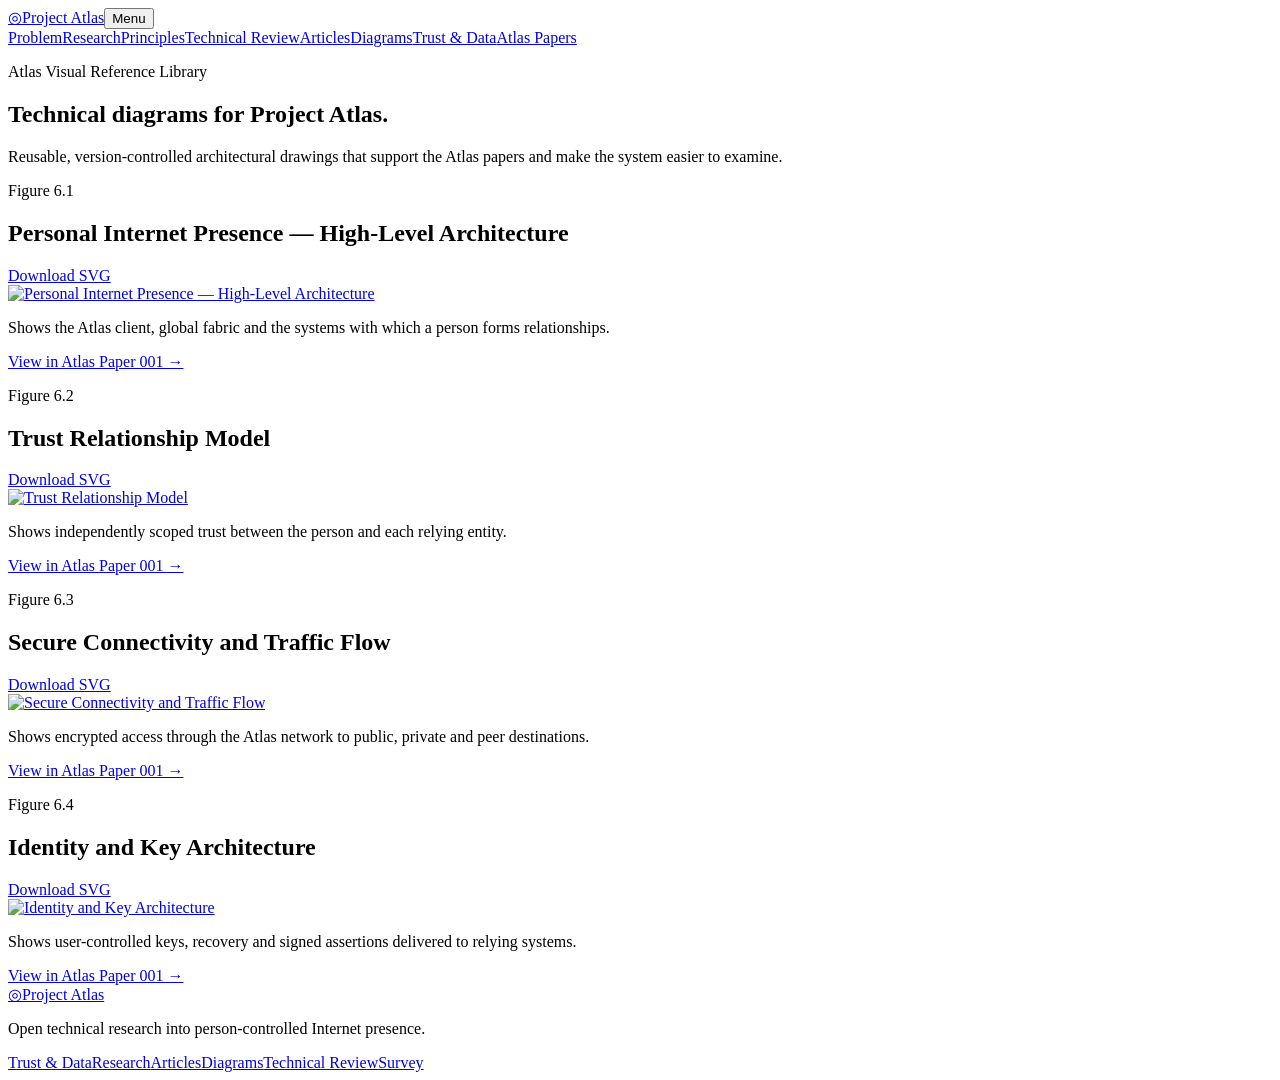
==== index.html @ 85b2efb1 "Initial public site: Project Atlas research + trust disclosure" ====
<!doctype html><html lang="en"><head><meta charset="utf-8"><meta name="viewport" content="width=device-width,initial-scale=1"><meta name="description" content="Project Atlas technical architecture and research diagrams."><title>Atlas Diagrams — Project Atlas</title><link rel="stylesheet" href="../style.css"></head><body><header class="site-header"><div class="container nav-wrap"><a class="brand" href="../"><span class="brand-mark">◎</span><span>Project Atlas</span></a><button class="menu-toggle" aria-expanded="false" aria-controls="site-nav">Menu</button><nav id="site-nav" class="site-nav"><a href="../#problem">Problem</a><a href="../#research">Research</a><a href="../#principles">Principles</a><a href="../#review">Technical Review</a><a href="../articles/">Articles</a><a href="../diagrams/">Diagrams</a><a href="../trust.html">Trust &amp; Data</a><a class="nav-button" href="../research/">Atlas Papers</a></nav></div></header><main><section class="article-hero"><div class="article-shell"><p class="eyebrow">Atlas Visual Reference Library</p><h1 class="article-title">Technical diagrams for Project Atlas.</h1><p class="article-deck">Reusable, version-controlled architectural drawings that support the Atlas papers and make the system easier to examine.</p></div></section><section class="diagram-library"><div class="container diagram-grid"><article class="diagram-card"><div class="diagram-card-head"><div><p class="paper-number">Figure 6.1</p><h2>Personal Internet Presence — High-Level Architecture</h2></div><a class="button button-secondary" href="../assets/diagrams/atlas-high-level-architecture.svg" download>Download SVG</a></div><a class="diagram-preview" href="../assets/diagrams/atlas-high-level-architecture.svg" target="_blank" rel="noopener"><img src="../assets/diagrams/atlas-high-level-architecture.svg" alt="Personal Internet Presence — High-Level Architecture"></a><p>Shows the Atlas client, global fabric and the systems with which a person forms relationships.</p><a class="card-link" href="../research/papers/atlas-paper-001.html#technical-drawings">View in Atlas Paper 001 →</a></article>
<article class="diagram-card"><div class="diagram-card-head"><div><p class="paper-number">Figure 6.2</p><h2>Trust Relationship Model</h2></div><a class="button button-secondary" href="../assets/diagrams/trust-relationship-model.svg" download>Download SVG</a></div><a class="diagram-preview" href="../assets/diagrams/trust-relationship-model.svg" target="_blank" rel="noopener"><img src="../assets/diagrams/trust-relationship-model.svg" alt="Trust Relationship Model"></a><p>Shows independently scoped trust between the person and each relying entity.</p><a class="card-link" href="../research/papers/atlas-paper-001.html#technical-drawings">View in Atlas Paper 001 →</a></article>
<article class="diagram-card"><div class="diagram-card-head"><div><p class="paper-number">Figure 6.3</p><h2>Secure Connectivity and Traffic Flow</h2></div><a class="button button-secondary" href="../assets/diagrams/secure-connectivity-traffic-flow.svg" download>Download SVG</a></div><a class="diagram-preview" href="../assets/diagrams/secure-connectivity-traffic-flow.svg" target="_blank" rel="noopener"><img src="../assets/diagrams/secure-connectivity-traffic-flow.svg" alt="Secure Connectivity and Traffic Flow"></a><p>Shows encrypted access through the Atlas network to public, private and peer destinations.</p><a class="card-link" href="../research/papers/atlas-paper-001.html#technical-drawings">View in Atlas Paper 001 →</a></article>
<article class="diagram-card"><div class="diagram-card-head"><div><p class="paper-number">Figure 6.4</p><h2>Identity and Key Architecture</h2></div><a class="button button-secondary" href="../assets/diagrams/identity-key-architecture.svg" download>Download SVG</a></div><a class="diagram-preview" href="../assets/diagrams/identity-key-architecture.svg" target="_blank" rel="noopener"><img src="../assets/diagrams/identity-key-architecture.svg" alt="Identity and Key Architecture"></a><p>Shows user-controlled keys, recovery and signed assertions delivered to relying systems.</p><a class="card-link" href="../research/papers/atlas-paper-001.html#technical-drawings">View in Atlas Paper 001 →</a></article></div></section></main><footer class="site-footer"><div class="container footer-grid"><div><a class="brand footer-brand" href="../"><span class="brand-mark">◎</span><span>Project Atlas</span></a><p>Open technical research into person-controlled Internet presence.</p></div><div class="footer-links"><a href="../trust.html">Trust &amp; Data</a><a href="../research/">Research</a><a href="../articles/">Articles</a><a href="../diagrams/">Diagrams</a><a href="../review.html">Technical Review</a><a href="../survey-setup.html">Survey</a></div></div></footer><script src="../assets/js/site.js"></script></body></html>
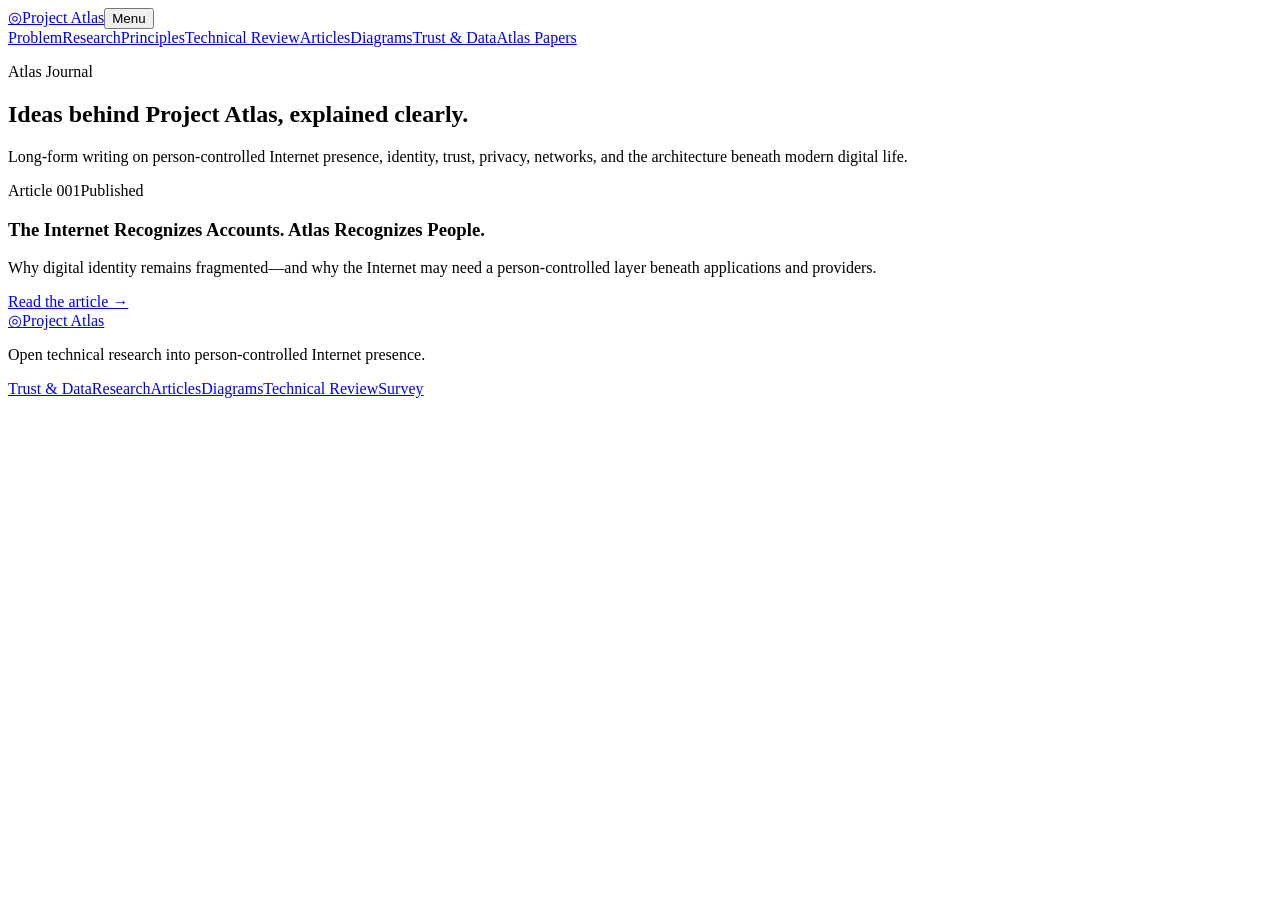
==== commit 8c2a802e: "Initial public site: Project Atlas research + trust disclosure" ====
--- a/index.html
+++ b/index.html
@@ -1,4 +1 @@
-<!doctype html><html lang="en"><head><meta charset="utf-8"><meta name="viewport" content="width=device-width,initial-scale=1"><meta name="description" content="Project Atlas technical architecture and research diagrams."><title>Atlas Diagrams — Project Atlas</title><link rel="stylesheet" href="../style.css"></head><body><header class="site-header"><div class="container nav-wrap"><a class="brand" href="../"><span class="brand-mark">◎</span><span>Project Atlas</span></a><button class="menu-toggle" aria-expanded="false" aria-controls="site-nav">Menu</button><nav id="site-nav" class="site-nav"><a href="../#problem">Problem</a><a href="../#research">Research</a><a href="../#principles">Principles</a><a href="../#review">Technical Review</a><a href="../articles/">Articles</a><a href="../diagrams/">Diagrams</a><a href="../trust.html">Trust &amp; Data</a><a class="nav-button" href="../research/">Atlas Papers</a></nav></div></header><main><section class="article-hero"><div class="article-shell"><p class="eyebrow">Atlas Visual Reference Library</p><h1 class="article-title">Technical diagrams for Project Atlas.</h1><p class="article-deck">Reusable, version-controlled architectural drawings that support the Atlas papers and make the system easier to examine.</p></div></section><section class="diagram-library"><div class="container diagram-grid"><article class="diagram-card"><div class="diagram-card-head"><div><p class="paper-number">Figure 6.1</p><h2>Personal Internet Presence — High-Level Architecture</h2></div><a class="button button-secondary" href="../assets/diagrams/atlas-high-level-architecture.svg" download>Download SVG</a></div><a class="diagram-preview" href="../assets/diagrams/atlas-high-level-architecture.svg" target="_blank" rel="noopener"><img src="../assets/diagrams/atlas-high-level-architecture.svg" alt="Personal Internet Presence — High-Level Architecture"></a><p>Shows the Atlas client, global fabric and the systems with which a person forms relationships.</p><a class="card-link" href="../research/papers/atlas-paper-001.html#technical-drawings">View in Atlas Paper 001 →</a></article>
-<article class="diagram-card"><div class="diagram-card-head"><div><p class="paper-number">Figure 6.2</p><h2>Trust Relationship Model</h2></div><a class="button button-secondary" href="../assets/diagrams/trust-relationship-model.svg" download>Download SVG</a></div><a class="diagram-preview" href="../assets/diagrams/trust-relationship-model.svg" target="_blank" rel="noopener"><img src="../assets/diagrams/trust-relationship-model.svg" alt="Trust Relationship Model"></a><p>Shows independently scoped trust between the person and each relying entity.</p><a class="card-link" href="../research/papers/atlas-paper-001.html#technical-drawings">View in Atlas Paper 001 →</a></article>
-<article class="diagram-card"><div class="diagram-card-head"><div><p class="paper-number">Figure 6.3</p><h2>Secure Connectivity and Traffic Flow</h2></div><a class="button button-secondary" href="../assets/diagrams/secure-connectivity-traffic-flow.svg" download>Download SVG</a></div><a class="diagram-preview" href="../assets/diagrams/secure-connectivity-traffic-flow.svg" target="_blank" rel="noopener"><img src="../assets/diagrams/secure-connectivity-traffic-flow.svg" alt="Secure Connectivity and Traffic Flow"></a><p>Shows encrypted access through the Atlas network to public, private and peer destinations.</p><a class="card-link" href="../research/papers/atlas-paper-001.html#technical-drawings">View in Atlas Paper 001 →</a></article>
-<article class="diagram-card"><div class="diagram-card-head"><div><p class="paper-number">Figure 6.4</p><h2>Identity and Key Architecture</h2></div><a class="button button-secondary" href="../assets/diagrams/identity-key-architecture.svg" download>Download SVG</a></div><a class="diagram-preview" href="../assets/diagrams/identity-key-architecture.svg" target="_blank" rel="noopener"><img src="../assets/diagrams/identity-key-architecture.svg" alt="Identity and Key Architecture"></a><p>Shows user-controlled keys, recovery and signed assertions delivered to relying systems.</p><a class="card-link" href="../research/papers/atlas-paper-001.html#technical-drawings">View in Atlas Paper 001 →</a></article></div></section></main><footer class="site-footer"><div class="container footer-grid"><div><a class="brand footer-brand" href="../"><span class="brand-mark">◎</span><span>Project Atlas</span></a><p>Open technical research into person-controlled Internet presence.</p></div><div class="footer-links"><a href="../trust.html">Trust &amp; Data</a><a href="../research/">Research</a><a href="../articles/">Articles</a><a href="../diagrams/">Diagrams</a><a href="../review.html">Technical Review</a><a href="../survey-setup.html">Survey</a></div></div></footer><script src="../assets/js/site.js"></script></body></html>
+<!doctype html><html lang="en"><head><meta charset="utf-8"><meta name="viewport" content="width=device-width,initial-scale=1"><meta name="description" content="Articles from the Project Atlas open research initiative."><title>Atlas Journal — Project Atlas</title><link rel="stylesheet" href="../style.css"></head><body><header class="site-header"><div class="container nav-wrap"><a class="brand" href="../"><span class="brand-mark">◎</span><span>Project Atlas</span></a><button class="menu-toggle" aria-expanded="false" aria-controls="site-nav">Menu</button><nav id="site-nav" class="site-nav"><a href="../#problem">Problem</a><a href="../#research">Research</a><a href="../#principles">Principles</a><a href="../#review">Technical Review</a><a href="../articles/">Articles</a><a href="../diagrams/">Diagrams</a><a href="../trust.html">Trust &amp; Data</a><a class="nav-button" href="../research/">Atlas Papers</a></nav></div></header><main><section class="article-hero"><div class="article-shell"><p class="eyebrow">Atlas Journal</p><h1 class="article-title">Ideas behind Project Atlas, explained clearly.</h1><p class="article-deck">Long-form writing on person-controlled Internet presence, identity, trust, privacy, networks, and the architecture beneath modern digital life.</p></div></section><section class="article-body"><div class="article-shell"><div class="article-list"><article class="publication featured"><div class="status-row"><span class="paper-number">Article 001</span><span class="status published">Published</span></div><h3>The Internet Recognizes Accounts. Atlas Recognizes People.</h3><p>Why digital identity remains fragmented—and why the Internet may need a person-controlled layer beneath applications and providers.</p><a class="card-link" href="the-internet-recognizes-accounts.html">Read the article →</a></article></div></div></section></main><footer class="site-footer"><div class="container footer-grid"><div><a class="brand footer-brand" href="../"><span class="brand-mark">◎</span><span>Project Atlas</span></a><p>Open technical research into person-controlled Internet presence.</p></div><div class="footer-links"><a href="../trust.html">Trust &amp; Data</a><a href="../research/">Research</a><a href="../articles/">Articles</a><a href="../diagrams/">Diagrams</a><a href="../review.html">Technical Review</a><a href="../survey-setup.html">Survey</a></div></div></footer><script src="../assets/js/site.js"></script></body></html>
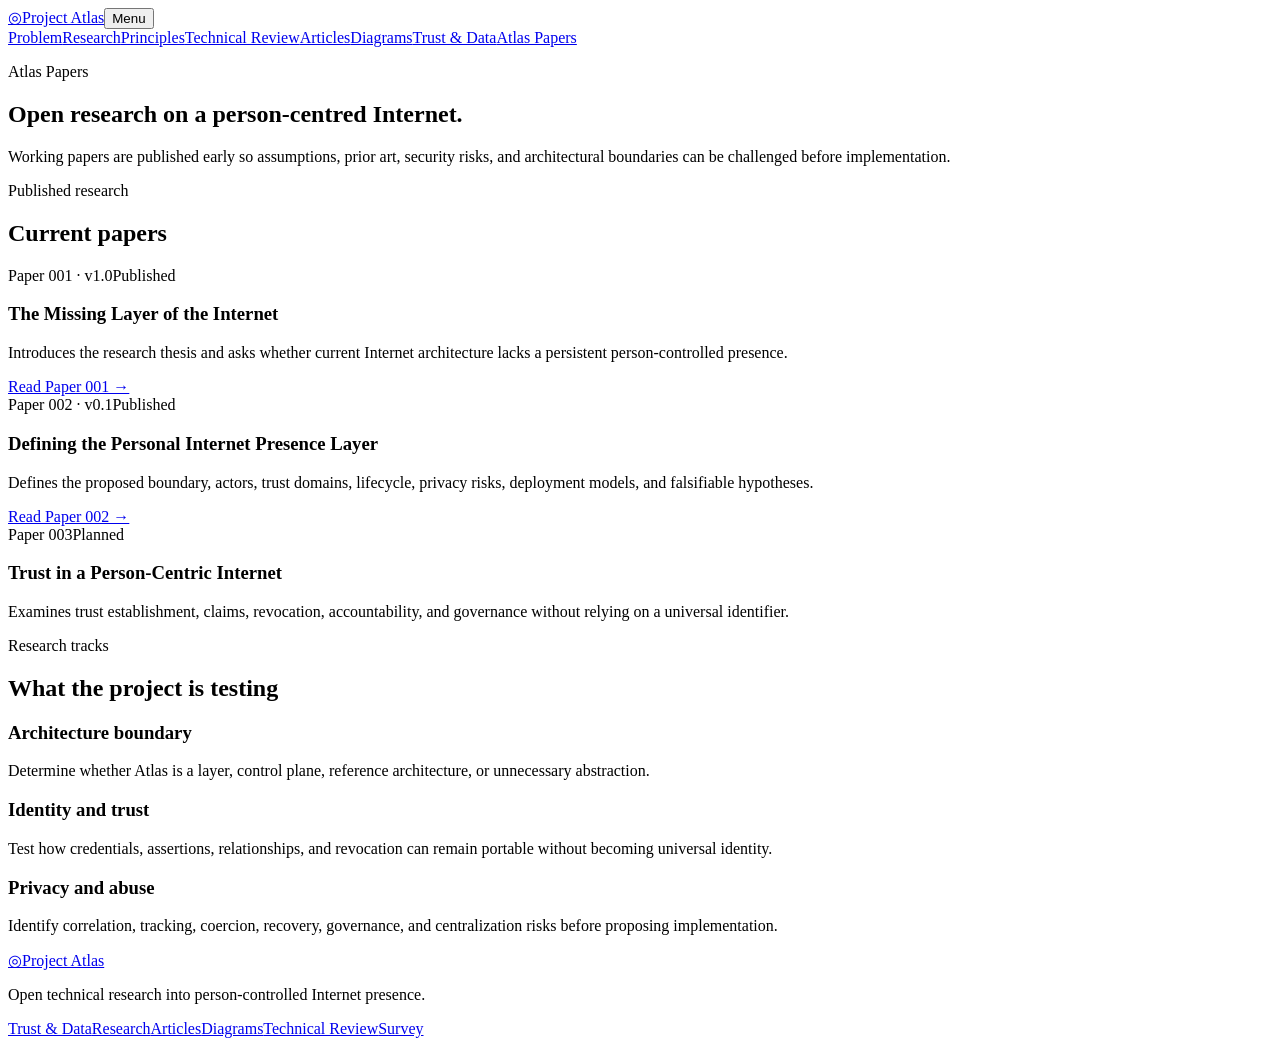
==== commit 349740ef: "Initial public site: Project Atlas research + trust disclosure" ====
--- a/index.html
+++ b/index.html
@@ -1 +1,8 @@
-<!doctype html><html lang="en"><head><meta charset="utf-8"><meta name="viewport" content="width=device-width,initial-scale=1"><meta name="description" content="Articles from the Project Atlas open research initiative."><title>Atlas Journal — Project Atlas</title><link rel="stylesheet" href="../style.css"></head><body><header class="site-header"><div class="container nav-wrap"><a class="brand" href="../"><span class="brand-mark">◎</span><span>Project Atlas</span></a><button class="menu-toggle" aria-expanded="false" aria-controls="site-nav">Menu</button><nav id="site-nav" class="site-nav"><a href="../#problem">Problem</a><a href="../#research">Research</a><a href="../#principles">Principles</a><a href="../#review">Technical Review</a><a href="../articles/">Articles</a><a href="../diagrams/">Diagrams</a><a href="../trust.html">Trust &amp; Data</a><a class="nav-button" href="../research/">Atlas Papers</a></nav></div></header><main><section class="article-hero"><div class="article-shell"><p class="eyebrow">Atlas Journal</p><h1 class="article-title">Ideas behind Project Atlas, explained clearly.</h1><p class="article-deck">Long-form writing on person-controlled Internet presence, identity, trust, privacy, networks, and the architecture beneath modern digital life.</p></div></section><section class="article-body"><div class="article-shell"><div class="article-list"><article class="publication featured"><div class="status-row"><span class="paper-number">Article 001</span><span class="status published">Published</span></div><h3>The Internet Recognizes Accounts. Atlas Recognizes People.</h3><p>Why digital identity remains fragmented—and why the Internet may need a person-controlled layer beneath applications and providers.</p><a class="card-link" href="the-internet-recognizes-accounts.html">Read the article →</a></article></div></div></section></main><footer class="site-footer"><div class="container footer-grid"><div><a class="brand footer-brand" href="../"><span class="brand-mark">◎</span><span>Project Atlas</span></a><p>Open technical research into person-controlled Internet presence.</p></div><div class="footer-links"><a href="../trust.html">Trust &amp; Data</a><a href="../research/">Research</a><a href="../articles/">Articles</a><a href="../diagrams/">Diagrams</a><a href="../review.html">Technical Review</a><a href="../survey-setup.html">Survey</a></div></div></footer><script src="../assets/js/site.js"></script></body></html>
+<!doctype html><html lang="en"><head><meta charset="utf-8"><meta name="viewport" content="width=device-width,initial-scale=1"><meta name="description" content="Atlas Papers and open research for Project Atlas."><title>Atlas Papers — Project Atlas</title><link rel="stylesheet" href="../style.css"></head><body>
+<header class="site-header"><div class="container nav-wrap"><a class="brand" href="../"><span class="brand-mark">◎</span><span>Project Atlas</span></a><button class="menu-toggle" aria-expanded="false" aria-controls="site-nav">Menu</button><nav id="site-nav" class="site-nav"><a href="../#problem">Problem</a><a href="../#research">Research</a><a href="../#principles">Principles</a><a href="../#review">Technical Review</a><a href="../articles/">Articles</a><a href="../diagrams/">Diagrams</a><a href="../trust.html">Trust &amp; Data</a><a class="nav-button" href="../research/">Atlas Papers</a></nav></div></header>
+<main>
+<section class="article-hero"><div class="article-shell"><p class="eyebrow">Atlas Papers</p><h1 class="article-title">Open research on a person-centred Internet.</h1><p class="article-deck">Working papers are published early so assumptions, prior art, security risks, and architectural boundaries can be challenged before implementation.</p></div></section>
+<section class="section"><div class="container"><div class="section-heading"><div><p class="eyebrow">Published research</p><h2>Current papers</h2></div></div><div class="publication-grid"><article class="publication featured"><div class="status-row"><span class="paper-number">Paper 001 · v1.0</span><span class="status published">Published</span></div><h3>The Missing Layer of the Internet</h3><p>Introduces the research thesis and asks whether current Internet architecture lacks a persistent person-controlled presence.</p><a class="card-link" href="papers/atlas-paper-001.html">Read Paper 001 →</a></article><article class="publication"><div class="status-row"><span class="paper-number">Paper 002 · v0.1</span><span class="status published">Published</span></div><h3>Defining the Personal Internet Presence Layer</h3><p>Defines the proposed boundary, actors, trust domains, lifecycle, privacy risks, deployment models, and falsifiable hypotheses.</p><a class="card-link" href="papers/atlas-paper-002.html">Read Paper 002 →</a></article><article class="publication"><div class="status-row"><span class="paper-number">Paper 003</span><span class="status planned">Planned</span></div><h3>Trust in a Person-Centric Internet</h3><p>Examines trust establishment, claims, revocation, accountability, and governance without relying on a universal identifier.</p></article></div></div></section>
+<section class="section section-white"><div class="container"><p class="eyebrow">Research tracks</p><h2>What the project is testing</h2><div class="publication-grid"><article class="publication"><h3>Architecture boundary</h3><p>Determine whether Atlas is a layer, control plane, reference architecture, or unnecessary abstraction.</p></article><article class="publication"><h3>Identity and trust</h3><p>Test how credentials, assertions, relationships, and revocation can remain portable without becoming universal identity.</p></article><article class="publication"><h3>Privacy and abuse</h3><p>Identify correlation, tracking, coercion, recovery, governance, and centralization risks before proposing implementation.</p></article></div></div></section>
+</main>
+<footer class="site-footer"><div class="container footer-grid"><div><a class="brand footer-brand" href="../"><span class="brand-mark">◎</span><span>Project Atlas</span></a><p>Open technical research into person-controlled Internet presence.</p></div><div class="footer-links"><a href="../trust.html">Trust &amp; Data</a><a href="../research/">Research</a><a href="../articles/">Articles</a><a href="../diagrams/">Diagrams</a><a href="../review.html">Technical Review</a><a href="../survey-setup.html">Survey</a></div></div></footer><script src="../assets/js/site.js"></script></body></html>
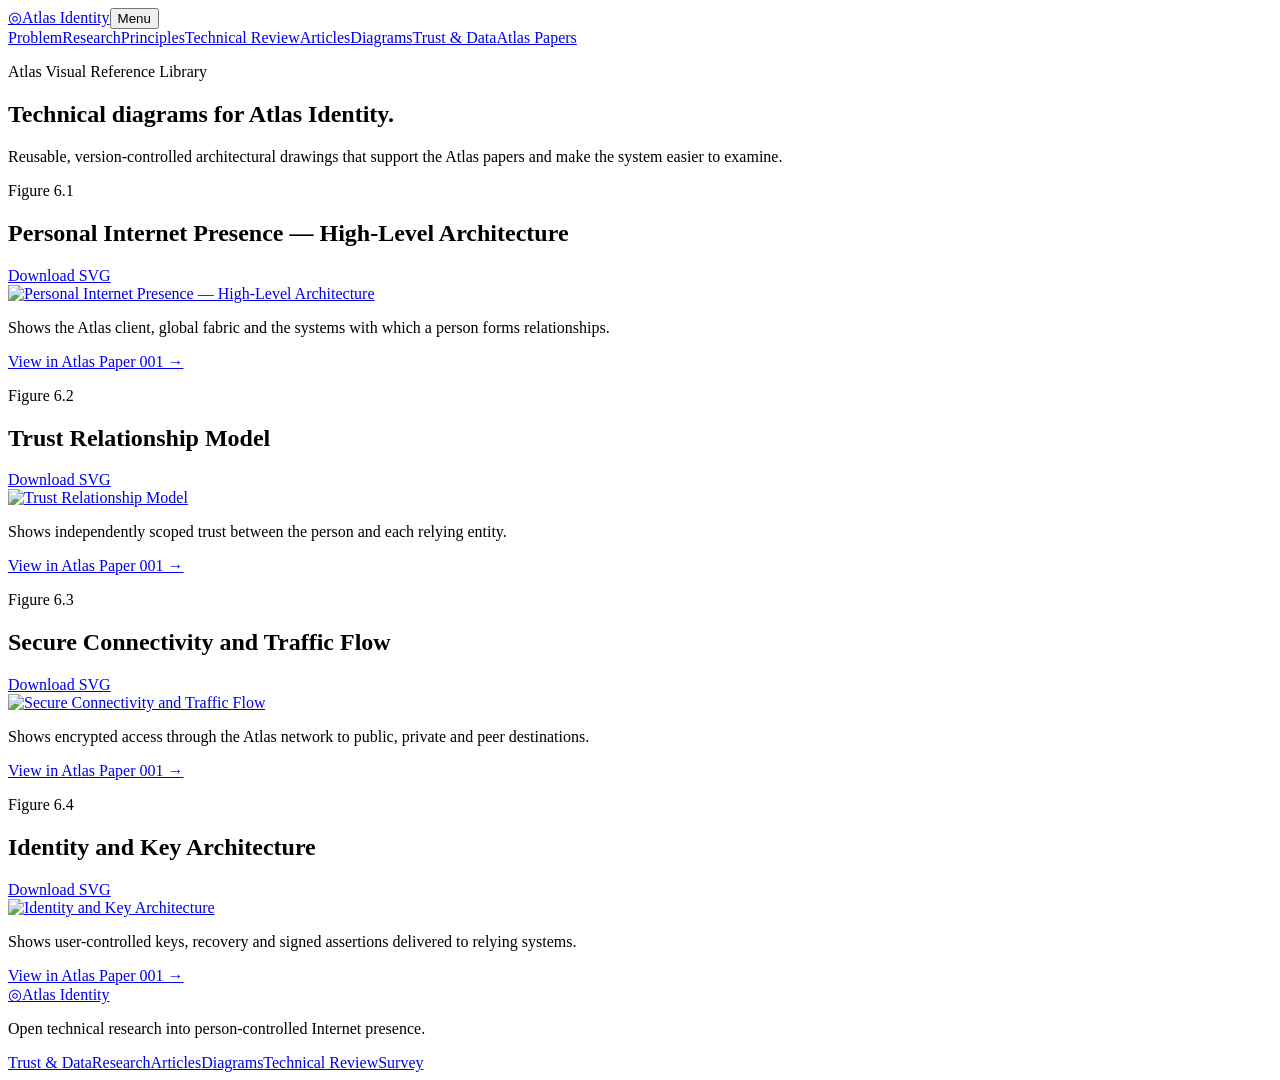
==== commit 5fbe8624: "Rebrand to Atlas Identity; link homepage to trust/data disclosure" ====
--- a/index.html
+++ b/index.html
@@ -1,8 +1,4 @@
-<!doctype html><html lang="en"><head><meta charset="utf-8"><meta name="viewport" content="width=device-width,initial-scale=1"><meta name="description" content="Atlas Papers and open research for Project Atlas."><title>Atlas Papers — Project Atlas</title><link rel="stylesheet" href="../style.css"></head><body>
-<header class="site-header"><div class="container nav-wrap"><a class="brand" href="../"><span class="brand-mark">◎</span><span>Project Atlas</span></a><button class="menu-toggle" aria-expanded="false" aria-controls="site-nav">Menu</button><nav id="site-nav" class="site-nav"><a href="../#problem">Problem</a><a href="../#research">Research</a><a href="../#principles">Principles</a><a href="../#review">Technical Review</a><a href="../articles/">Articles</a><a href="../diagrams/">Diagrams</a><a href="../trust.html">Trust &amp; Data</a><a class="nav-button" href="../research/">Atlas Papers</a></nav></div></header>
-<main>
-<section class="article-hero"><div class="article-shell"><p class="eyebrow">Atlas Papers</p><h1 class="article-title">Open research on a person-centred Internet.</h1><p class="article-deck">Working papers are published early so assumptions, prior art, security risks, and architectural boundaries can be challenged before implementation.</p></div></section>
-<section class="section"><div class="container"><div class="section-heading"><div><p class="eyebrow">Published research</p><h2>Current papers</h2></div></div><div class="publication-grid"><article class="publication featured"><div class="status-row"><span class="paper-number">Paper 001 · v1.0</span><span class="status published">Published</span></div><h3>The Missing Layer of the Internet</h3><p>Introduces the research thesis and asks whether current Internet architecture lacks a persistent person-controlled presence.</p><a class="card-link" href="papers/atlas-paper-001.html">Read Paper 001 →</a></article><article class="publication"><div class="status-row"><span class="paper-number">Paper 002 · v0.1</span><span class="status published">Published</span></div><h3>Defining the Personal Internet Presence Layer</h3><p>Defines the proposed boundary, actors, trust domains, lifecycle, privacy risks, deployment models, and falsifiable hypotheses.</p><a class="card-link" href="papers/atlas-paper-002.html">Read Paper 002 →</a></article><article class="publication"><div class="status-row"><span class="paper-number">Paper 003</span><span class="status planned">Planned</span></div><h3>Trust in a Person-Centric Internet</h3><p>Examines trust establishment, claims, revocation, accountability, and governance without relying on a universal identifier.</p></article></div></div></section>
-<section class="section section-white"><div class="container"><p class="eyebrow">Research tracks</p><h2>What the project is testing</h2><div class="publication-grid"><article class="publication"><h3>Architecture boundary</h3><p>Determine whether Atlas is a layer, control plane, reference architecture, or unnecessary abstraction.</p></article><article class="publication"><h3>Identity and trust</h3><p>Test how credentials, assertions, relationships, and revocation can remain portable without becoming universal identity.</p></article><article class="publication"><h3>Privacy and abuse</h3><p>Identify correlation, tracking, coercion, recovery, governance, and centralization risks before proposing implementation.</p></article></div></div></section>
-</main>
-<footer class="site-footer"><div class="container footer-grid"><div><a class="brand footer-brand" href="../"><span class="brand-mark">◎</span><span>Project Atlas</span></a><p>Open technical research into person-controlled Internet presence.</p></div><div class="footer-links"><a href="../trust.html">Trust &amp; Data</a><a href="../research/">Research</a><a href="../articles/">Articles</a><a href="../diagrams/">Diagrams</a><a href="../review.html">Technical Review</a><a href="../survey-setup.html">Survey</a></div></div></footer><script src="../assets/js/site.js"></script></body></html>
+<!doctype html><html lang="en"><head><meta charset="utf-8"><meta name="viewport" content="width=device-width,initial-scale=1"><meta name="description" content="Atlas Identity technical architecture and research diagrams."><title>Atlas Diagrams — Atlas Identity</title><link rel="stylesheet" href="../style.css"></head><body><header class="site-header"><div class="container nav-wrap"><a class="brand" href="../"><span class="brand-mark">◎</span><span>Atlas Identity</span></a><button class="menu-toggle" aria-expanded="false" aria-controls="site-nav">Menu</button><nav id="site-nav" class="site-nav"><a href="../#problem">Problem</a><a href="../#research">Research</a><a href="../#principles">Principles</a><a href="../#review">Technical Review</a><a href="../articles/">Articles</a><a href="../diagrams/">Diagrams</a><a href="../trust.html">Trust &amp; Data</a><a class="nav-button" href="../research/">Atlas Papers</a></nav></div></header><main><section class="article-hero"><div class="article-shell"><p class="eyebrow">Atlas Visual Reference Library</p><h1 class="article-title">Technical diagrams for Atlas Identity.</h1><p class="article-deck">Reusable, version-controlled architectural drawings that support the Atlas papers and make the system easier to examine.</p></div></section><section class="diagram-library"><div class="container diagram-grid"><article class="diagram-card"><div class="diagram-card-head"><div><p class="paper-number">Figure 6.1</p><h2>Personal Internet Presence — High-Level Architecture</h2></div><a class="button button-secondary" href="../assets/diagrams/atlas-high-level-architecture.svg" download>Download SVG</a></div><a class="diagram-preview" href="../assets/diagrams/atlas-high-level-architecture.svg" target="_blank" rel="noopener"><img src="../assets/diagrams/atlas-high-level-architecture.svg" alt="Personal Internet Presence — High-Level Architecture"></a><p>Shows the Atlas client, global fabric and the systems with which a person forms relationships.</p><a class="card-link" href="../research/papers/atlas-paper-001.html#technical-drawings">View in Atlas Paper 001 →</a></article>
+<article class="diagram-card"><div class="diagram-card-head"><div><p class="paper-number">Figure 6.2</p><h2>Trust Relationship Model</h2></div><a class="button button-secondary" href="../assets/diagrams/trust-relationship-model.svg" download>Download SVG</a></div><a class="diagram-preview" href="../assets/diagrams/trust-relationship-model.svg" target="_blank" rel="noopener"><img src="../assets/diagrams/trust-relationship-model.svg" alt="Trust Relationship Model"></a><p>Shows independently scoped trust between the person and each relying entity.</p><a class="card-link" href="../research/papers/atlas-paper-001.html#technical-drawings">View in Atlas Paper 001 →</a></article>
+<article class="diagram-card"><div class="diagram-card-head"><div><p class="paper-number">Figure 6.3</p><h2>Secure Connectivity and Traffic Flow</h2></div><a class="button button-secondary" href="../assets/diagrams/secure-connectivity-traffic-flow.svg" download>Download SVG</a></div><a class="diagram-preview" href="../assets/diagrams/secure-connectivity-traffic-flow.svg" target="_blank" rel="noopener"><img src="../assets/diagrams/secure-connectivity-traffic-flow.svg" alt="Secure Connectivity and Traffic Flow"></a><p>Shows encrypted access through the Atlas network to public, private and peer destinations.</p><a class="card-link" href="../research/papers/atlas-paper-001.html#technical-drawings">View in Atlas Paper 001 →</a></article>
+<article class="diagram-card"><div class="diagram-card-head"><div><p class="paper-number">Figure 6.4</p><h2>Identity and Key Architecture</h2></div><a class="button button-secondary" href="../assets/diagrams/identity-key-architecture.svg" download>Download SVG</a></div><a class="diagram-preview" href="../assets/diagrams/identity-key-architecture.svg" target="_blank" rel="noopener"><img src="../assets/diagrams/identity-key-architecture.svg" alt="Identity and Key Architecture"></a><p>Shows user-controlled keys, recovery and signed assertions delivered to relying systems.</p><a class="card-link" href="../research/papers/atlas-paper-001.html#technical-drawings">View in Atlas Paper 001 →</a></article></div></section></main><footer class="site-footer"><div class="container footer-grid"><div><a class="brand footer-brand" href="../"><span class="brand-mark">◎</span><span>Atlas Identity</span></a><p>Open technical research into person-controlled Internet presence.</p></div><div class="footer-links"><a href="../trust.html">Trust &amp; Data</a><a href="../research/">Research</a><a href="../articles/">Articles</a><a href="../diagrams/">Diagrams</a><a href="../review.html">Technical Review</a><a href="../survey-setup.html">Survey</a></div></div></footer><script src="../assets/js/site.js"></script></body></html>
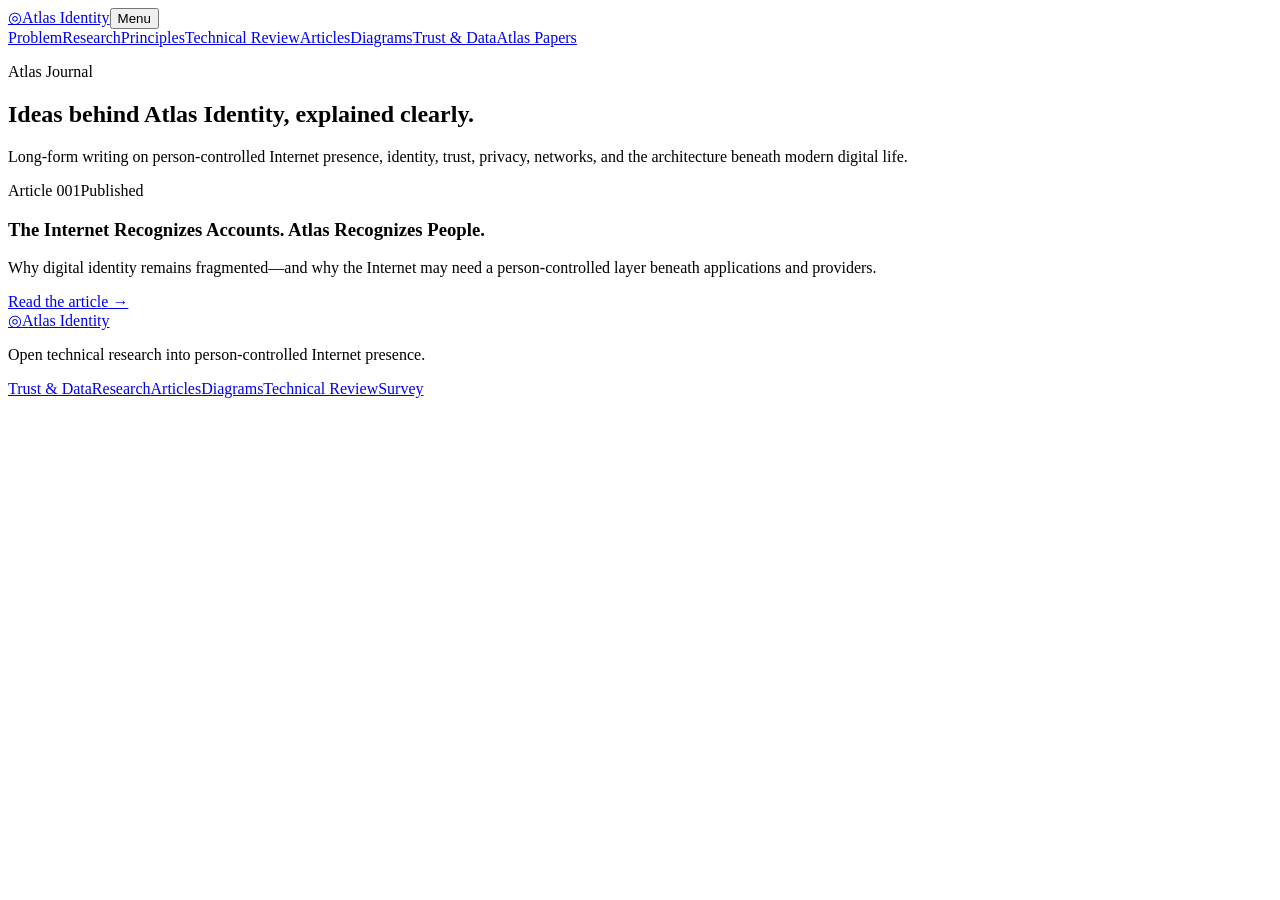
==== commit f9687a7c: "Rebrand to Atlas Identity; link homepage to trust/data disclosure" ====
--- a/index.html
+++ b/index.html
@@ -1,4 +1 @@
-<!doctype html><html lang="en"><head><meta charset="utf-8"><meta name="viewport" content="width=device-width,initial-scale=1"><meta name="description" content="Atlas Identity technical architecture and research diagrams."><title>Atlas Diagrams — Atlas Identity</title><link rel="stylesheet" href="../style.css"></head><body><header class="site-header"><div class="container nav-wrap"><a class="brand" href="../"><span class="brand-mark">◎</span><span>Atlas Identity</span></a><button class="menu-toggle" aria-expanded="false" aria-controls="site-nav">Menu</button><nav id="site-nav" class="site-nav"><a href="../#problem">Problem</a><a href="../#research">Research</a><a href="../#principles">Principles</a><a href="../#review">Technical Review</a><a href="../articles/">Articles</a><a href="../diagrams/">Diagrams</a><a href="../trust.html">Trust &amp; Data</a><a class="nav-button" href="../research/">Atlas Papers</a></nav></div></header><main><section class="article-hero"><div class="article-shell"><p class="eyebrow">Atlas Visual Reference Library</p><h1 class="article-title">Technical diagrams for Atlas Identity.</h1><p class="article-deck">Reusable, version-controlled architectural drawings that support the Atlas papers and make the system easier to examine.</p></div></section><section class="diagram-library"><div class="container diagram-grid"><article class="diagram-card"><div class="diagram-card-head"><div><p class="paper-number">Figure 6.1</p><h2>Personal Internet Presence — High-Level Architecture</h2></div><a class="button button-secondary" href="../assets/diagrams/atlas-high-level-architecture.svg" download>Download SVG</a></div><a class="diagram-preview" href="../assets/diagrams/atlas-high-level-architecture.svg" target="_blank" rel="noopener"><img src="../assets/diagrams/atlas-high-level-architecture.svg" alt="Personal Internet Presence — High-Level Architecture"></a><p>Shows the Atlas client, global fabric and the systems with which a person forms relationships.</p><a class="card-link" href="../research/papers/atlas-paper-001.html#technical-drawings">View in Atlas Paper 001 →</a></article>
-<article class="diagram-card"><div class="diagram-card-head"><div><p class="paper-number">Figure 6.2</p><h2>Trust Relationship Model</h2></div><a class="button button-secondary" href="../assets/diagrams/trust-relationship-model.svg" download>Download SVG</a></div><a class="diagram-preview" href="../assets/diagrams/trust-relationship-model.svg" target="_blank" rel="noopener"><img src="../assets/diagrams/trust-relationship-model.svg" alt="Trust Relationship Model"></a><p>Shows independently scoped trust between the person and each relying entity.</p><a class="card-link" href="../research/papers/atlas-paper-001.html#technical-drawings">View in Atlas Paper 001 →</a></article>
-<article class="diagram-card"><div class="diagram-card-head"><div><p class="paper-number">Figure 6.3</p><h2>Secure Connectivity and Traffic Flow</h2></div><a class="button button-secondary" href="../assets/diagrams/secure-connectivity-traffic-flow.svg" download>Download SVG</a></div><a class="diagram-preview" href="../assets/diagrams/secure-connectivity-traffic-flow.svg" target="_blank" rel="noopener"><img src="../assets/diagrams/secure-connectivity-traffic-flow.svg" alt="Secure Connectivity and Traffic Flow"></a><p>Shows encrypted access through the Atlas network to public, private and peer destinations.</p><a class="card-link" href="../research/papers/atlas-paper-001.html#technical-drawings">View in Atlas Paper 001 →</a></article>
-<article class="diagram-card"><div class="diagram-card-head"><div><p class="paper-number">Figure 6.4</p><h2>Identity and Key Architecture</h2></div><a class="button button-secondary" href="../assets/diagrams/identity-key-architecture.svg" download>Download SVG</a></div><a class="diagram-preview" href="../assets/diagrams/identity-key-architecture.svg" target="_blank" rel="noopener"><img src="../assets/diagrams/identity-key-architecture.svg" alt="Identity and Key Architecture"></a><p>Shows user-controlled keys, recovery and signed assertions delivered to relying systems.</p><a class="card-link" href="../research/papers/atlas-paper-001.html#technical-drawings">View in Atlas Paper 001 →</a></article></div></section></main><footer class="site-footer"><div class="container footer-grid"><div><a class="brand footer-brand" href="../"><span class="brand-mark">◎</span><span>Atlas Identity</span></a><p>Open technical research into person-controlled Internet presence.</p></div><div class="footer-links"><a href="../trust.html">Trust &amp; Data</a><a href="../research/">Research</a><a href="../articles/">Articles</a><a href="../diagrams/">Diagrams</a><a href="../review.html">Technical Review</a><a href="../survey-setup.html">Survey</a></div></div></footer><script src="../assets/js/site.js"></script></body></html>
+<!doctype html><html lang="en"><head><meta charset="utf-8"><meta name="viewport" content="width=device-width,initial-scale=1"><meta name="description" content="Articles from the Atlas Identity open research initiative."><title>Atlas Journal — Atlas Identity</title><link rel="stylesheet" href="../style.css"></head><body><header class="site-header"><div class="container nav-wrap"><a class="brand" href="../"><span class="brand-mark">◎</span><span>Atlas Identity</span></a><button class="menu-toggle" aria-expanded="false" aria-controls="site-nav">Menu</button><nav id="site-nav" class="site-nav"><a href="../#problem">Problem</a><a href="../#research">Research</a><a href="../#principles">Principles</a><a href="../#review">Technical Review</a><a href="../articles/">Articles</a><a href="../diagrams/">Diagrams</a><a href="../trust.html">Trust &amp; Data</a><a class="nav-button" href="../research/">Atlas Papers</a></nav></div></header><main><section class="article-hero"><div class="article-shell"><p class="eyebrow">Atlas Journal</p><h1 class="article-title">Ideas behind Atlas Identity, explained clearly.</h1><p class="article-deck">Long-form writing on person-controlled Internet presence, identity, trust, privacy, networks, and the architecture beneath modern digital life.</p></div></section><section class="article-body"><div class="article-shell"><div class="article-list"><article class="publication featured"><div class="status-row"><span class="paper-number">Article 001</span><span class="status published">Published</span></div><h3>The Internet Recognizes Accounts. Atlas Recognizes People.</h3><p>Why digital identity remains fragmented—and why the Internet may need a person-controlled layer beneath applications and providers.</p><a class="card-link" href="the-internet-recognizes-accounts.html">Read the article →</a></article></div></div></section></main><footer class="site-footer"><div class="container footer-grid"><div><a class="brand footer-brand" href="../"><span class="brand-mark">◎</span><span>Atlas Identity</span></a><p>Open technical research into person-controlled Internet presence.</p></div><div class="footer-links"><a href="../trust.html">Trust &amp; Data</a><a href="../research/">Research</a><a href="../articles/">Articles</a><a href="../diagrams/">Diagrams</a><a href="../review.html">Technical Review</a><a href="../survey-setup.html">Survey</a></div></div></footer><script src="../assets/js/site.js"></script></body></html>
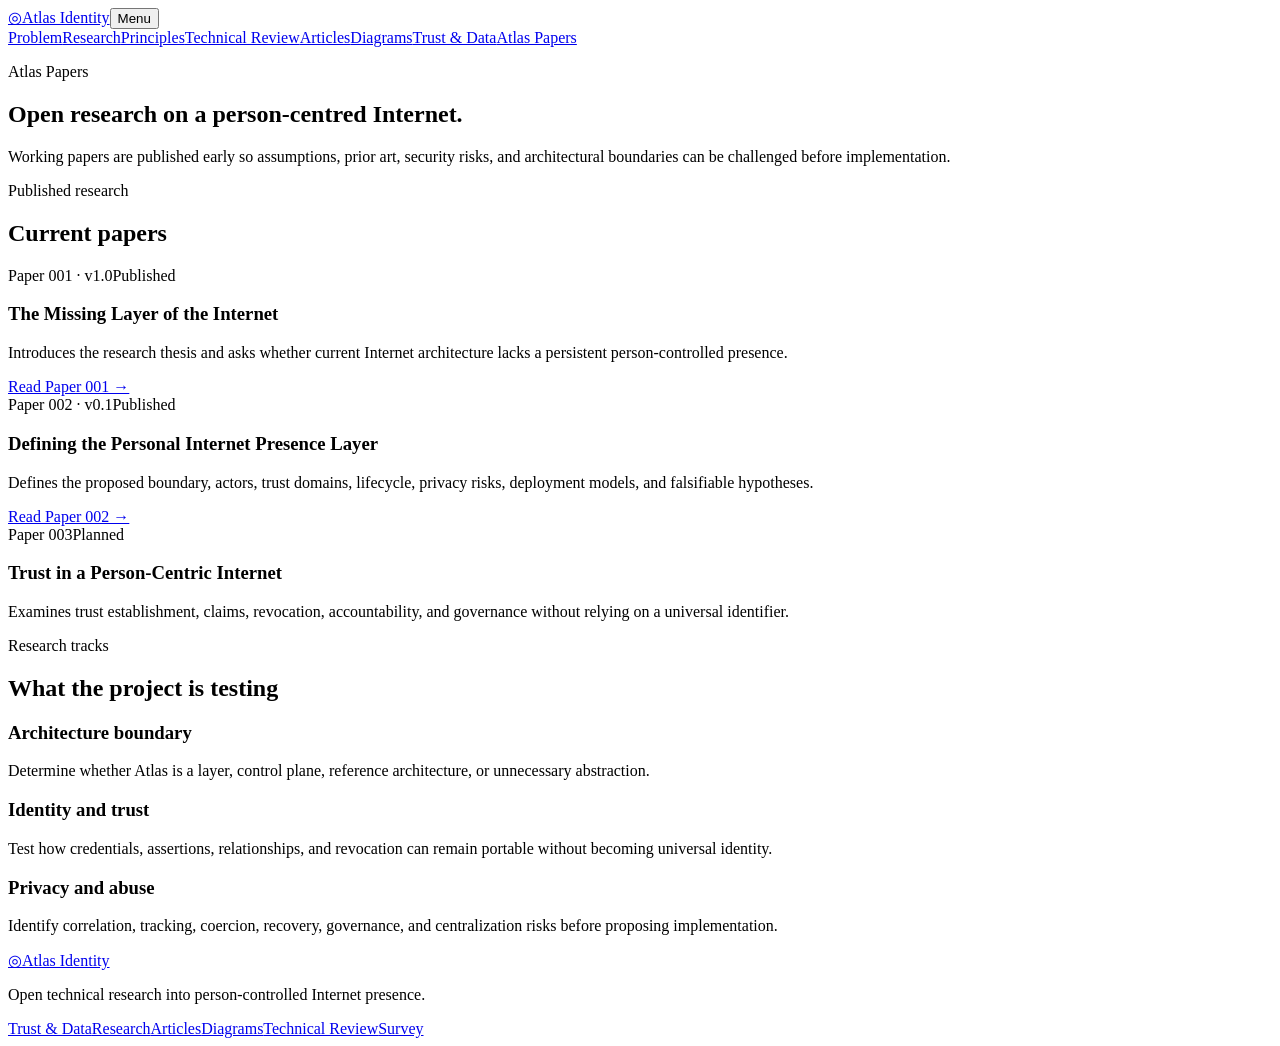
==== commit 2e990785: "Rebrand to Atlas Identity; link homepage to trust/data disclosure" ====
--- a/index.html
+++ b/index.html
@@ -1 +1,8 @@
-<!doctype html><html lang="en"><head><meta charset="utf-8"><meta name="viewport" content="width=device-width,initial-scale=1"><meta name="description" content="Articles from the Atlas Identity open research initiative."><title>Atlas Journal — Atlas Identity</title><link rel="stylesheet" href="../style.css"></head><body><header class="site-header"><div class="container nav-wrap"><a class="brand" href="../"><span class="brand-mark">◎</span><span>Atlas Identity</span></a><button class="menu-toggle" aria-expanded="false" aria-controls="site-nav">Menu</button><nav id="site-nav" class="site-nav"><a href="../#problem">Problem</a><a href="../#research">Research</a><a href="../#principles">Principles</a><a href="../#review">Technical Review</a><a href="../articles/">Articles</a><a href="../diagrams/">Diagrams</a><a href="../trust.html">Trust &amp; Data</a><a class="nav-button" href="../research/">Atlas Papers</a></nav></div></header><main><section class="article-hero"><div class="article-shell"><p class="eyebrow">Atlas Journal</p><h1 class="article-title">Ideas behind Atlas Identity, explained clearly.</h1><p class="article-deck">Long-form writing on person-controlled Internet presence, identity, trust, privacy, networks, and the architecture beneath modern digital life.</p></div></section><section class="article-body"><div class="article-shell"><div class="article-list"><article class="publication featured"><div class="status-row"><span class="paper-number">Article 001</span><span class="status published">Published</span></div><h3>The Internet Recognizes Accounts. Atlas Recognizes People.</h3><p>Why digital identity remains fragmented—and why the Internet may need a person-controlled layer beneath applications and providers.</p><a class="card-link" href="the-internet-recognizes-accounts.html">Read the article →</a></article></div></div></section></main><footer class="site-footer"><div class="container footer-grid"><div><a class="brand footer-brand" href="../"><span class="brand-mark">◎</span><span>Atlas Identity</span></a><p>Open technical research into person-controlled Internet presence.</p></div><div class="footer-links"><a href="../trust.html">Trust &amp; Data</a><a href="../research/">Research</a><a href="../articles/">Articles</a><a href="../diagrams/">Diagrams</a><a href="../review.html">Technical Review</a><a href="../survey-setup.html">Survey</a></div></div></footer><script src="../assets/js/site.js"></script></body></html>
+<!doctype html><html lang="en"><head><meta charset="utf-8"><meta name="viewport" content="width=device-width,initial-scale=1"><meta name="description" content="Atlas Papers and open research for Atlas Identity."><title>Atlas Papers — Atlas Identity</title><link rel="stylesheet" href="../style.css"></head><body>
+<header class="site-header"><div class="container nav-wrap"><a class="brand" href="../"><span class="brand-mark">◎</span><span>Atlas Identity</span></a><button class="menu-toggle" aria-expanded="false" aria-controls="site-nav">Menu</button><nav id="site-nav" class="site-nav"><a href="../#problem">Problem</a><a href="../#research">Research</a><a href="../#principles">Principles</a><a href="../#review">Technical Review</a><a href="../articles/">Articles</a><a href="../diagrams/">Diagrams</a><a href="../trust.html">Trust &amp; Data</a><a class="nav-button" href="../research/">Atlas Papers</a></nav></div></header>
+<main>
+<section class="article-hero"><div class="article-shell"><p class="eyebrow">Atlas Papers</p><h1 class="article-title">Open research on a person-centred Internet.</h1><p class="article-deck">Working papers are published early so assumptions, prior art, security risks, and architectural boundaries can be challenged before implementation.</p></div></section>
+<section class="section"><div class="container"><div class="section-heading"><div><p class="eyebrow">Published research</p><h2>Current papers</h2></div></div><div class="publication-grid"><article class="publication featured"><div class="status-row"><span class="paper-number">Paper 001 · v1.0</span><span class="status published">Published</span></div><h3>The Missing Layer of the Internet</h3><p>Introduces the research thesis and asks whether current Internet architecture lacks a persistent person-controlled presence.</p><a class="card-link" href="papers/atlas-paper-001.html">Read Paper 001 →</a></article><article class="publication"><div class="status-row"><span class="paper-number">Paper 002 · v0.1</span><span class="status published">Published</span></div><h3>Defining the Personal Internet Presence Layer</h3><p>Defines the proposed boundary, actors, trust domains, lifecycle, privacy risks, deployment models, and falsifiable hypotheses.</p><a class="card-link" href="papers/atlas-paper-002.html">Read Paper 002 →</a></article><article class="publication"><div class="status-row"><span class="paper-number">Paper 003</span><span class="status planned">Planned</span></div><h3>Trust in a Person-Centric Internet</h3><p>Examines trust establishment, claims, revocation, accountability, and governance without relying on a universal identifier.</p></article></div></div></section>
+<section class="section section-white"><div class="container"><p class="eyebrow">Research tracks</p><h2>What the project is testing</h2><div class="publication-grid"><article class="publication"><h3>Architecture boundary</h3><p>Determine whether Atlas is a layer, control plane, reference architecture, or unnecessary abstraction.</p></article><article class="publication"><h3>Identity and trust</h3><p>Test how credentials, assertions, relationships, and revocation can remain portable without becoming universal identity.</p></article><article class="publication"><h3>Privacy and abuse</h3><p>Identify correlation, tracking, coercion, recovery, governance, and centralization risks before proposing implementation.</p></article></div></div></section>
+</main>
+<footer class="site-footer"><div class="container footer-grid"><div><a class="brand footer-brand" href="../"><span class="brand-mark">◎</span><span>Atlas Identity</span></a><p>Open technical research into person-controlled Internet presence.</p></div><div class="footer-links"><a href="../trust.html">Trust &amp; Data</a><a href="../research/">Research</a><a href="../articles/">Articles</a><a href="../diagrams/">Diagrams</a><a href="../review.html">Technical Review</a><a href="../survey-setup.html">Survey</a></div></div></footer><script src="../assets/js/site.js"></script></body></html>
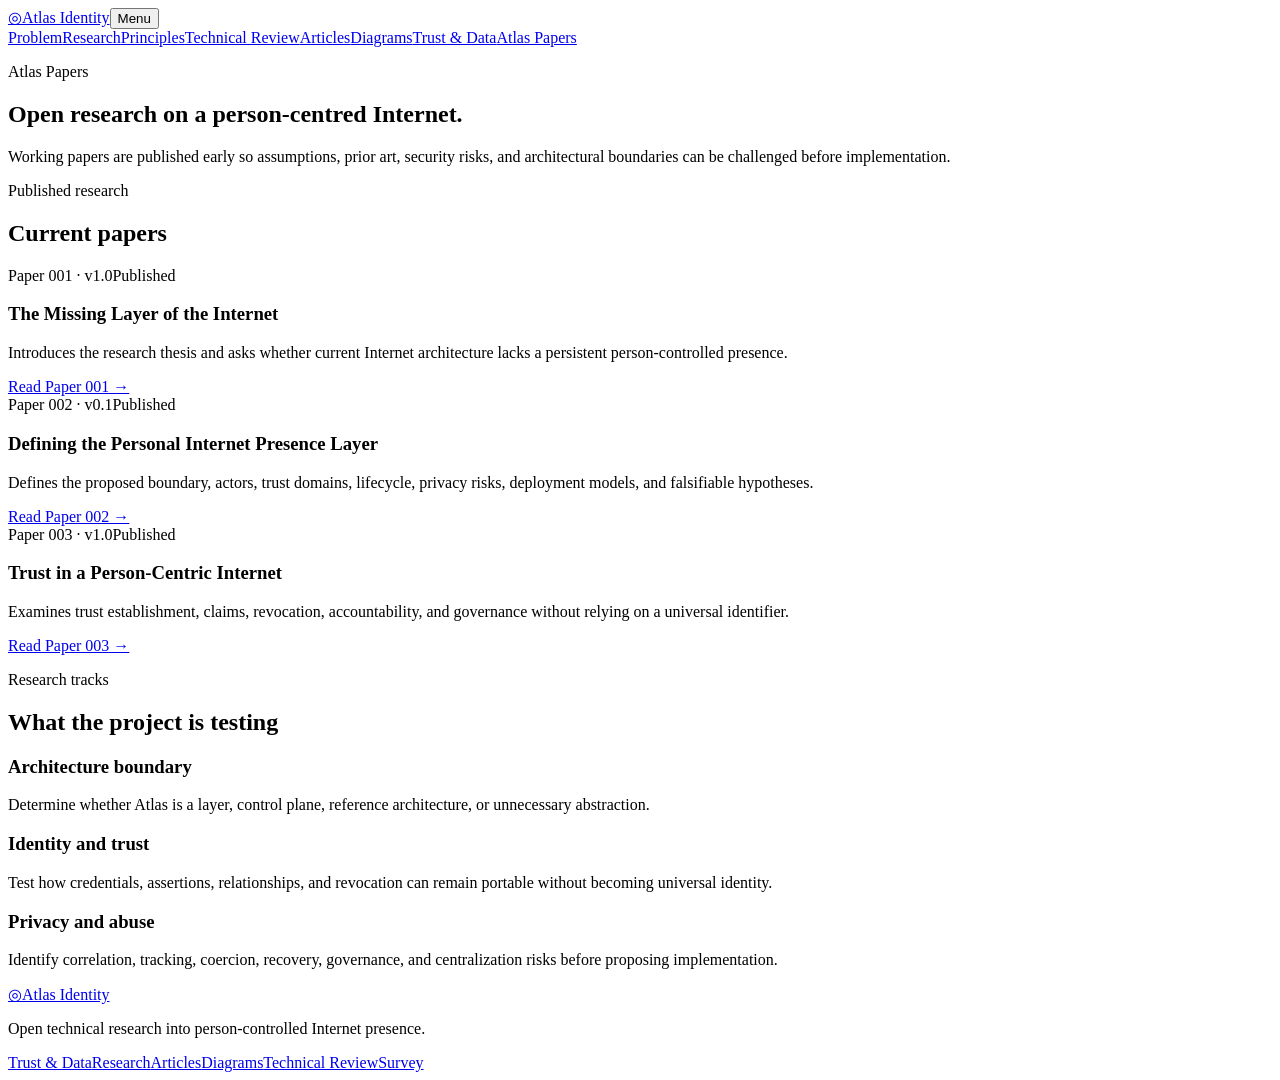
==== commit a2f91eb1: "Publish Atlas Paper 003: Trust in a Person-Centric Internet Grounds the trust-establishment, revocat" ====
--- a/index.html
+++ b/index.html
@@ -2,7 +2,7 @@
 <header class="site-header"><div class="container nav-wrap"><a class="brand" href="../"><span class="brand-mark">◎</span><span>Atlas Identity</span></a><button class="menu-toggle" aria-expanded="false" aria-controls="site-nav">Menu</button><nav id="site-nav" class="site-nav"><a href="../#problem">Problem</a><a href="../#research">Research</a><a href="../#principles">Principles</a><a href="../#review">Technical Review</a><a href="../articles/">Articles</a><a href="../diagrams/">Diagrams</a><a href="../trust.html">Trust &amp; Data</a><a class="nav-button" href="../research/">Atlas Papers</a></nav></div></header>
 <main>
 <section class="article-hero"><div class="article-shell"><p class="eyebrow">Atlas Papers</p><h1 class="article-title">Open research on a person-centred Internet.</h1><p class="article-deck">Working papers are published early so assumptions, prior art, security risks, and architectural boundaries can be challenged before implementation.</p></div></section>
-<section class="section"><div class="container"><div class="section-heading"><div><p class="eyebrow">Published research</p><h2>Current papers</h2></div></div><div class="publication-grid"><article class="publication featured"><div class="status-row"><span class="paper-number">Paper 001 · v1.0</span><span class="status published">Published</span></div><h3>The Missing Layer of the Internet</h3><p>Introduces the research thesis and asks whether current Internet architecture lacks a persistent person-controlled presence.</p><a class="card-link" href="papers/atlas-paper-001.html">Read Paper 001 →</a></article><article class="publication"><div class="status-row"><span class="paper-number">Paper 002 · v0.1</span><span class="status published">Published</span></div><h3>Defining the Personal Internet Presence Layer</h3><p>Defines the proposed boundary, actors, trust domains, lifecycle, privacy risks, deployment models, and falsifiable hypotheses.</p><a class="card-link" href="papers/atlas-paper-002.html">Read Paper 002 →</a></article><article class="publication"><div class="status-row"><span class="paper-number">Paper 003</span><span class="status planned">Planned</span></div><h3>Trust in a Person-Centric Internet</h3><p>Examines trust establishment, claims, revocation, accountability, and governance without relying on a universal identifier.</p></article></div></div></section>
+<section class="section"><div class="container"><div class="section-heading"><div><p class="eyebrow">Published research</p><h2>Current papers</h2></div></div><div class="publication-grid"><article class="publication featured"><div class="status-row"><span class="paper-number">Paper 001 · v1.0</span><span class="status published">Published</span></div><h3>The Missing Layer of the Internet</h3><p>Introduces the research thesis and asks whether current Internet architecture lacks a persistent person-controlled presence.</p><a class="card-link" href="papers/atlas-paper-001.html">Read Paper 001 →</a></article><article class="publication"><div class="status-row"><span class="paper-number">Paper 002 · v0.1</span><span class="status published">Published</span></div><h3>Defining the Personal Internet Presence Layer</h3><p>Defines the proposed boundary, actors, trust domains, lifecycle, privacy risks, deployment models, and falsifiable hypotheses.</p><a class="card-link" href="papers/atlas-paper-002.html">Read Paper 002 →</a></article><article class="publication"><div class="status-row"><span class="paper-number">Paper 003 · v1.0</span><span class="status published">Published</span></div><h3>Trust in a Person-Centric Internet</h3><p>Examines trust establishment, claims, revocation, accountability, and governance without relying on a universal identifier.</p><a class="card-link" href="papers/atlas-paper-003.html">Read Paper 003 →</a></article></div></div></section>
 <section class="section section-white"><div class="container"><p class="eyebrow">Research tracks</p><h2>What the project is testing</h2><div class="publication-grid"><article class="publication"><h3>Architecture boundary</h3><p>Determine whether Atlas is a layer, control plane, reference architecture, or unnecessary abstraction.</p></article><article class="publication"><h3>Identity and trust</h3><p>Test how credentials, assertions, relationships, and revocation can remain portable without becoming universal identity.</p></article><article class="publication"><h3>Privacy and abuse</h3><p>Identify correlation, tracking, coercion, recovery, governance, and centralization risks before proposing implementation.</p></article></div></div></section>
 </main>
 <footer class="site-footer"><div class="container footer-grid"><div><a class="brand footer-brand" href="../"><span class="brand-mark">◎</span><span>Atlas Identity</span></a><p>Open technical research into person-controlled Internet presence.</p></div><div class="footer-links"><a href="../trust.html">Trust &amp; Data</a><a href="../research/">Research</a><a href="../articles/">Articles</a><a href="../diagrams/">Diagrams</a><a href="../review.html">Technical Review</a><a href="../survey-setup.html">Survey</a></div></div></footer><script src="../assets/js/site.js"></script></body></html>
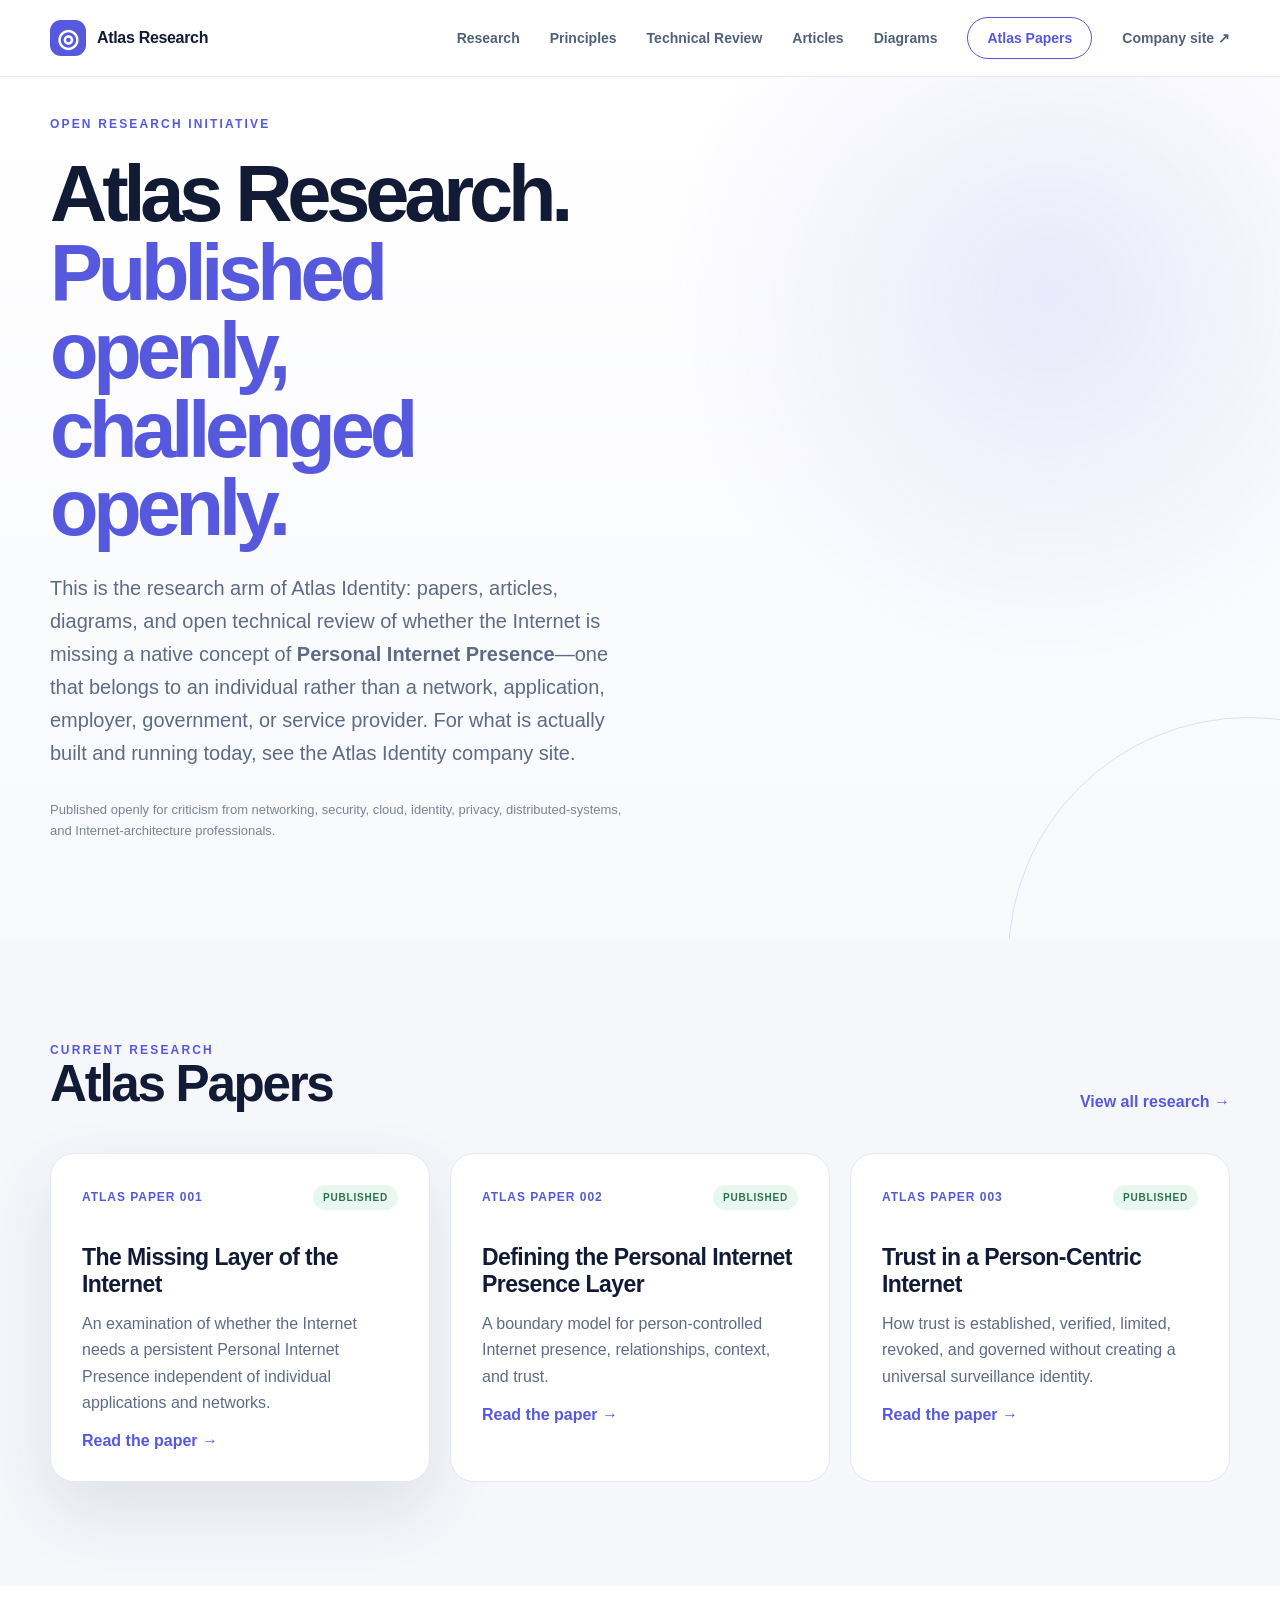
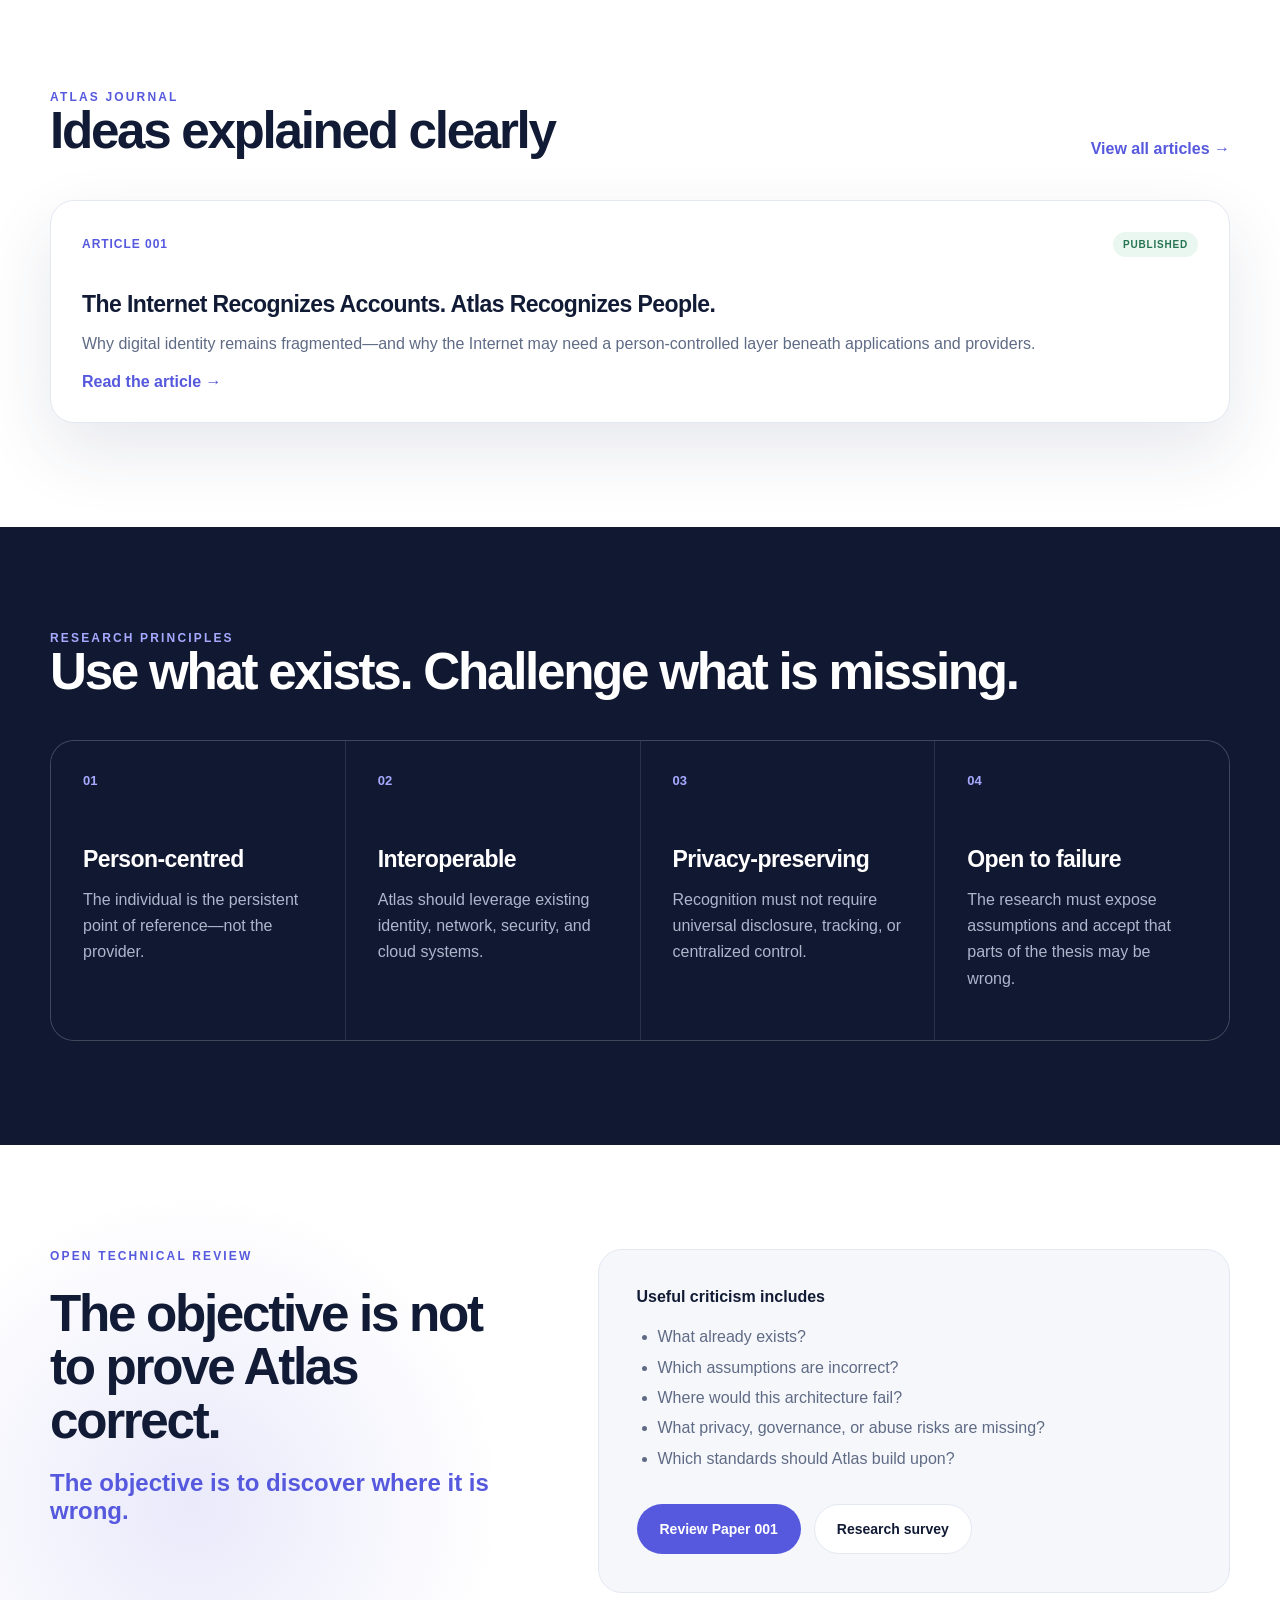
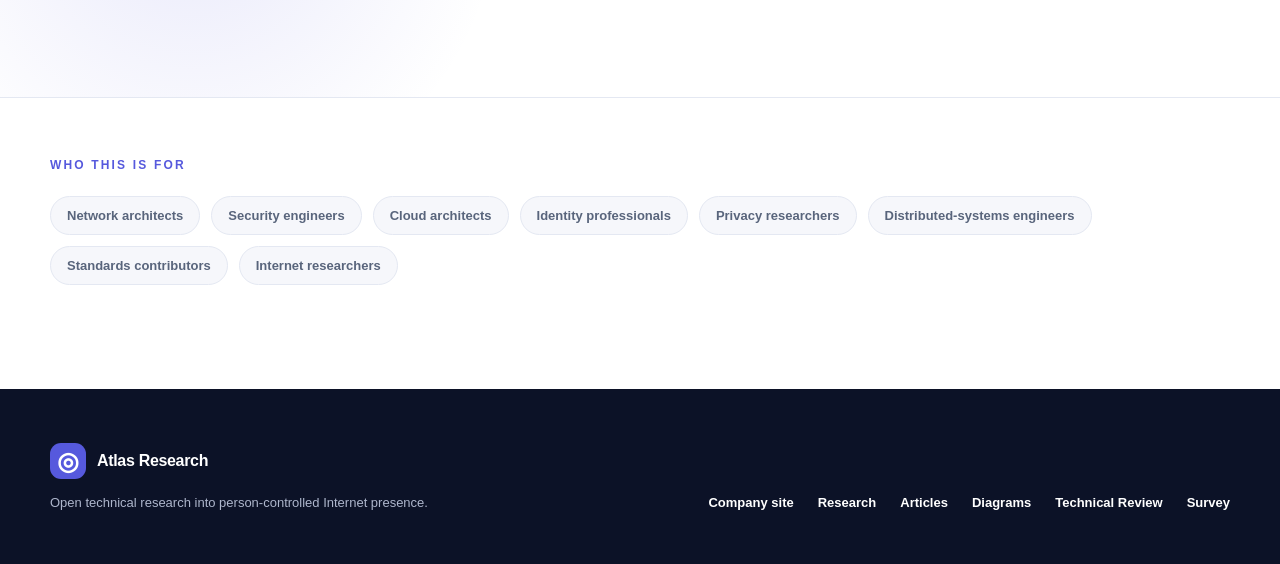
==== commit 17cc7e30: "Bring working tree current: research homepage, shared assets, review/survey pages, CNAME for researc" ====
--- a/index.html
+++ b/index.html
@@ -1,8 +1,9 @@
-<!doctype html><html lang="en"><head><meta charset="utf-8"><meta name="viewport" content="width=device-width,initial-scale=1"><meta name="description" content="Atlas Papers and open research for Atlas Identity."><title>Atlas Papers — Atlas Identity</title><link rel="stylesheet" href="../style.css"></head><body>
-<header class="site-header"><div class="container nav-wrap"><a class="brand" href="../"><span class="brand-mark">◎</span><span>Atlas Identity</span></a><button class="menu-toggle" aria-expanded="false" aria-controls="site-nav">Menu</button><nav id="site-nav" class="site-nav"><a href="../#problem">Problem</a><a href="../#research">Research</a><a href="../#principles">Principles</a><a href="../#review">Technical Review</a><a href="../articles/">Articles</a><a href="../diagrams/">Diagrams</a><a href="../trust.html">Trust &amp; Data</a><a class="nav-button" href="../research/">Atlas Papers</a></nav></div></header>
-<main>
-<section class="article-hero"><div class="article-shell"><p class="eyebrow">Atlas Papers</p><h1 class="article-title">Open research on a person-centred Internet.</h1><p class="article-deck">Working papers are published early so assumptions, prior art, security risks, and architectural boundaries can be challenged before implementation.</p></div></section>
-<section class="section"><div class="container"><div class="section-heading"><div><p class="eyebrow">Published research</p><h2>Current papers</h2></div></div><div class="publication-grid"><article class="publication featured"><div class="status-row"><span class="paper-number">Paper 001 · v1.0</span><span class="status published">Published</span></div><h3>The Missing Layer of the Internet</h3><p>Introduces the research thesis and asks whether current Internet architecture lacks a persistent person-controlled presence.</p><a class="card-link" href="papers/atlas-paper-001.html">Read Paper 001 →</a></article><article class="publication"><div class="status-row"><span class="paper-number">Paper 002 · v0.1</span><span class="status published">Published</span></div><h3>Defining the Personal Internet Presence Layer</h3><p>Defines the proposed boundary, actors, trust domains, lifecycle, privacy risks, deployment models, and falsifiable hypotheses.</p><a class="card-link" href="papers/atlas-paper-002.html">Read Paper 002 →</a></article><article class="publication"><div class="status-row"><span class="paper-number">Paper 003 · v1.0</span><span class="status published">Published</span></div><h3>Trust in a Person-Centric Internet</h3><p>Examines trust establishment, claims, revocation, accountability, and governance without relying on a universal identifier.</p><a class="card-link" href="papers/atlas-paper-003.html">Read Paper 003 →</a></article></div></div></section>
-<section class="section section-white"><div class="container"><p class="eyebrow">Research tracks</p><h2>What the project is testing</h2><div class="publication-grid"><article class="publication"><h3>Architecture boundary</h3><p>Determine whether Atlas is a layer, control plane, reference architecture, or unnecessary abstraction.</p></article><article class="publication"><h3>Identity and trust</h3><p>Test how credentials, assertions, relationships, and revocation can remain portable without becoming universal identity.</p></article><article class="publication"><h3>Privacy and abuse</h3><p>Identify correlation, tracking, coercion, recovery, governance, and centralization risks before proposing implementation.</p></article></div></div></section>
-</main>
-<footer class="site-footer"><div class="container footer-grid"><div><a class="brand footer-brand" href="../"><span class="brand-mark">◎</span><span>Atlas Identity</span></a><p>Open technical research into person-controlled Internet presence.</p></div><div class="footer-links"><a href="../trust.html">Trust &amp; Data</a><a href="../research/">Research</a><a href="../articles/">Articles</a><a href="../diagrams/">Diagrams</a><a href="../review.html">Technical Review</a><a href="../survey-setup.html">Survey</a></div></div></footer><script src="../assets/js/site.js"></script></body></html>
+<!doctype html><html lang="en"><head><meta charset="utf-8"><meta name="viewport" content="width=device-width,initial-scale=1"><meta name="description" content="Atlas Research is an open research initiative exploring a person-controlled Internet presence: papers, articles, diagrams, and open technical review."><title>Atlas Research — Open Internet Architecture Research</title><link rel="stylesheet" href="style.css"></head><body>
+<header class="site-header"><div class="container nav-wrap"><a class="brand" href="./"><span class="brand-mark">◎</span><span>Atlas Research</span></a><button class="menu-toggle" aria-expanded="false" aria-controls="site-nav">Menu</button><nav id="site-nav" class="site-nav"><a href="#research">Research</a><a href="#principles">Principles</a><a href="#review">Technical Review</a><a href="articles/">Articles</a><a href="diagrams/">Diagrams</a><a class="nav-button" href="research/">Atlas Papers</a><a href="https://layer9i.com">Company site ↗</a></nav></div></header>
+<main><section class="hero"><div class="container hero-grid"><div><p class="eyebrow">Open research initiative</p><h1>Atlas Research.<span>Published openly, challenged openly.</span></h1><p class="hero-intro">This is the research arm of Atlas Identity: papers, articles, diagrams, and open technical review of whether the Internet is missing a native concept of <strong>Personal Internet Presence</strong>—one that belongs to an individual rather than a network, application, employer, government, or service provider. For what is actually built and running today, see the <a href="https://layer9i.com">Atlas Identity company site</a>.</p><p class="microcopy">Published openly for criticism from networking, security, cloud, identity, privacy, distributed-systems, and Internet-architecture professionals.</p></div></div></section>
+<section id="research" class="section"><div class="container"><div class="section-heading"><div><p class="eyebrow">Current research</p><h2>Atlas Papers</h2></div><a class="text-link" href="research/">View all research →</a></div><div class="publication-grid"><article class="publication featured"><div class="status-row"><span class="paper-number">Atlas Paper 001</span><span class="status published">Published</span></div><h3>The Missing Layer of the Internet</h3><p>An examination of whether the Internet needs a persistent Personal Internet Presence independent of individual applications and networks.</p><a class="card-link" href="research/papers/atlas-paper-001.html">Read the paper →</a></article><article class="publication"><div class="status-row"><span class="paper-number">Atlas Paper 002</span><span class="status published">Published</span></div><h3>Defining the Personal Internet Presence Layer</h3><p>A boundary model for person-controlled Internet presence, relationships, context, and trust.</p><a class="card-link" href="research/papers/atlas-paper-002.html">Read the paper →</a></article><article class="publication"><div class="status-row"><span class="paper-number">Atlas Paper 003</span><span class="status published">Published</span></div><h3>Trust in a Person-Centric Internet</h3><p>How trust is established, verified, limited, revoked, and governed without creating a universal surveillance identity.</p><a class="card-link" href="research/papers/atlas-paper-003.html">Read the paper →</a></article></div></div></section>
+<section class="section section-white"><div class="container"><div class="section-heading"><div><p class="eyebrow">Atlas Journal</p><h2>Ideas explained clearly</h2></div><a class="text-link" href="articles/">View all articles →</a></div><article class="publication featured"><div class="status-row"><span class="paper-number">Article 001</span><span class="status published">Published</span></div><h3>The Internet Recognizes Accounts. Atlas Recognizes People.</h3><p>Why digital identity remains fragmented—and why the Internet may need a person-controlled layer beneath applications and providers.</p><a class="card-link" href="articles/the-internet-recognizes-accounts.html">Read the article →</a></article></div></section>
+<section id="principles" class="section section-dark"><div class="container"><div class="section-heading light"><div><p class="eyebrow">Research principles</p><h2>Use what exists. Challenge what is missing.</h2></div></div><div class="principle-grid"><article><span>01</span><h3>Person-centred</h3><p>The individual is the persistent point of reference—not the provider.</p></article><article><span>02</span><h3>Interoperable</h3><p>Atlas should leverage existing identity, network, security, and cloud systems.</p></article><article><span>03</span><h3>Privacy-preserving</h3><p>Recognition must not require universal disclosure, tracking, or centralized control.</p></article><article><span>04</span><h3>Open to failure</h3><p>The research must expose assumptions and accept that parts of the thesis may be wrong.</p></article></div></div></section>
+<section id="review" class="section section-review"><div class="container review-grid"><div><p class="eyebrow">Open technical review</p><h2>The objective is not to prove Atlas correct.</h2><p class="review-lead">The objective is to discover where it is wrong.</p></div><div class="review-panel"><p>Useful criticism includes</p><ul><li>What already exists?</li><li>Which assumptions are incorrect?</li><li>Where would this architecture fail?</li><li>What privacy, governance, or abuse risks are missing?</li><li>Which standards should Atlas build upon?</li></ul><div class="review-actions"><a class="button button-primary" href="research/papers/atlas-paper-001.html">Review Paper 001</a><a class="button button-secondary" href="survey-setup.html">Research survey</a></div></div></div></section>
+<section class="section audience"><div class="container"><p class="eyebrow">Who this is for</p><div class="audience-list"><span>Network architects</span><span>Security engineers</span><span>Cloud architects</span><span>Identity professionals</span><span>Privacy researchers</span><span>Distributed-systems engineers</span><span>Standards contributors</span><span>Internet researchers</span></div></div></section></main>
+<footer class="site-footer"><div class="container footer-grid"><div><a class="brand footer-brand" href="./"><span class="brand-mark">◎</span><span>Atlas Research</span></a><p>Open technical research into person-controlled Internet presence.</p></div><div class="footer-links"><a href="https://layer9i.com">Company site</a><a href="research/">Research</a><a href="articles/">Articles</a><a href="diagrams/">Diagrams</a><a href="review.html">Technical Review</a><a href="survey-setup.html">Survey</a></div></div></footer><script src="assets/js/site.js"></script></body></html>
--- a/style.css
+++ b/style.css
@@ -0,0 +1,994 @@
+:root {
+  --ink: #121b35;
+  --muted: #5f6b85;
+  --line: #e4e8f2;
+  --surface: #f6f7fb;
+  --white: #ffffff;
+  --accent: #5659dd;
+  --accent-dark: #4548c4;
+  --accent-soft: #eef0ff;
+  --dark: #111831;
+  --max: 1180px;
+  --radius: 24px;
+  --shadow: 0 28px 70px rgba(34, 42, 91, 0.11);
+}
+
+* {
+  box-sizing: border-box;
+}
+
+html {
+  scroll-behavior: smooth;
+}
+
+body {
+  margin: 0;
+  color: var(--ink);
+  background: var(--surface);
+  font-family: Inter, ui-sans-serif, -apple-system, BlinkMacSystemFont, "Segoe UI",
+    Helvetica, Arial, sans-serif;
+  -webkit-font-smoothing: antialiased;
+}
+
+a {
+  color: inherit;
+  text-decoration: none;
+}
+
+.container {
+  width: min(calc(100% - 40px), var(--max));
+  margin: 0 auto;
+}
+
+.site-header {
+  position: sticky;
+  top: 0;
+  z-index: 50;
+  background: rgba(255, 255, 255, 0.92);
+  border-bottom: 1px solid var(--line);
+  backdrop-filter: blur(16px);
+}
+
+.nav-wrap {
+  min-height: 76px;
+  display: flex;
+  align-items: center;
+  justify-content: space-between;
+  gap: 24px;
+}
+
+.brand {
+  display: inline-flex;
+  align-items: center;
+  gap: 11px;
+  font-weight: 800;
+  letter-spacing: -0.02em;
+}
+
+.brand-mark {
+  width: 36px;
+  height: 36px;
+  display: grid;
+  place-items: center;
+  color: var(--white);
+  background: var(--accent);
+  border-radius: 11px;
+  font-size: 25px;
+  line-height: 1;
+}
+
+.site-nav {
+  display: flex;
+  align-items: center;
+  gap: 30px;
+  color: #53607a;
+  font-size: 14px;
+  font-weight: 700;
+}
+
+.site-nav a:hover,
+.footer-links a:hover,
+.text-link:hover,
+.card-link:hover {
+  color: var(--accent);
+}
+
+.nav-button {
+  padding: 12px 19px;
+  color: var(--accent) !important;
+  border: 1px solid var(--accent);
+  border-radius: 999px;
+}
+
+.menu-toggle {
+  display: none;
+}
+
+.hero {
+  position: relative;
+  overflow: hidden;
+  padding: 40px 0 98px;
+  background:
+    radial-gradient(circle at 82% 25%, rgba(86, 89, 221, 0.12), transparent 31%),
+    linear-gradient(180deg, #fff 0%, #f8f9fd 100%);
+}
+
+.hero::after {
+  content: "";
+  position: absolute;
+  width: 480px;
+  height: 480px;
+  right: -210px;
+  bottom: -260px;
+  border: 1px solid rgba(86, 89, 221, 0.18);
+  border-radius: 50%;
+}
+
+.hero-grid {
+  display: grid;
+  grid-template-columns: 1.04fr 0.96fr;
+  align-items: center;
+  gap: 76px;
+}
+
+.eyebrow {
+  margin: 0 0 24px;
+  color: var(--accent);
+  font-size: 12px;
+  font-weight: 850;
+  letter-spacing: 0.18em;
+  text-transform: uppercase;
+}
+
+h1,
+h2,
+h3,
+p {
+  margin-top: 0;
+}
+
+h1 {
+  max-width: 760px;
+  margin-bottom: 24px;
+  font-size: clamp(52px, 6.2vw, 88px);
+  line-height: 0.99;
+  letter-spacing: -0.065em;
+}
+
+h1 span {
+  display: block;
+  color: var(--accent);
+}
+
+h2 {
+  margin-bottom: 22px;
+  font-size: clamp(36px, 4vw, 56px);
+  line-height: 1.04;
+  letter-spacing: -0.045em;
+}
+
+h3 {
+  margin-bottom: 13px;
+  font-size: 23px;
+  line-height: 1.18;
+  letter-spacing: -0.025em;
+}
+
+.hero-intro {
+  max-width: 710px;
+  margin-bottom: 30px;
+  color: var(--muted);
+  font-size: 20px;
+  line-height: 1.65;
+}
+
+.hero-actions,
+.review-actions {
+  display: flex;
+  flex-wrap: wrap;
+  gap: 13px;
+}
+
+.button {
+  display: inline-flex;
+  align-items: center;
+  justify-content: center;
+  min-height: 50px;
+  padding: 0 22px;
+  border: 1px solid transparent;
+  border-radius: 999px;
+  font-size: 14px;
+  font-weight: 800;
+  transition: transform 160ms ease, background 160ms ease;
+}
+
+.button:hover {
+  transform: translateY(-2px);
+}
+
+.button-primary {
+  color: var(--white);
+  background: var(--accent);
+}
+
+.button-primary:hover {
+  background: var(--accent-dark);
+}
+
+.button-secondary {
+  color: var(--ink);
+  background: var(--white);
+  border-color: var(--line);
+}
+
+.microcopy {
+  max-width: 690px;
+  margin: 22px 0 0;
+  color: #7a8499;
+  font-size: 13px;
+  line-height: 1.6;
+}
+
+.hero-visual {
+  display: flex;
+  flex-direction: column;
+  align-items: center;
+  gap: 28px;
+}
+
+.hero-visual .presence-card {
+  width: 100%;
+}
+
+.hero-video-badge {
+  position: relative;
+  width: 75%;
+  max-width: 100%;
+  overflow: hidden;
+  background: var(--white);
+  border: 1px solid var(--line);
+  border-radius: 16px;
+  box-shadow: var(--shadow);
+}
+
+.hero-video-badge video {
+  display: block;
+  width: 100%;
+  aspect-ratio: 16 / 9;
+  background: #000;
+}
+
+.hero-video-badge-download {
+  position: absolute;
+  top: 8px;
+  right: 8px;
+  display: grid;
+  place-items: center;
+  width: 28px;
+  height: 28px;
+  color: var(--ink);
+  background: rgba(255, 255, 255, 0.92);
+  border-radius: 50%;
+  font-size: 13px;
+  line-height: 1;
+  box-shadow: 0 4px 10px rgba(30, 39, 79, 0.12);
+}
+
+.presence-card {
+  position: relative;
+  min-height: 490px;
+  background: rgba(255, 255, 255, 0.84);
+  border: 1px solid rgba(221, 225, 239, 0.95);
+  border-radius: 30px;
+  box-shadow: var(--shadow);
+}
+
+.orbit {
+  position: absolute;
+  inset: 50%;
+  border: 1px solid rgba(86, 89, 221, 0.22);
+  border-radius: 50%;
+  transform: translate(-50%, -50%);
+}
+
+.orbit-outer {
+  width: 78%;
+  aspect-ratio: 1;
+}
+
+.orbit-inner {
+  width: 49%;
+  aspect-ratio: 1;
+}
+
+.presence-center {
+  position: absolute;
+  top: 50%;
+  left: 50%;
+  width: 120px;
+  height: 120px;
+  display: grid;
+  place-items: center;
+  color: var(--white);
+  background: var(--accent);
+  border: 17px solid var(--accent-soft);
+  border-radius: 50%;
+  transform: translate(-50%, -50%);
+  font-size: 17px;
+  font-weight: 900;
+  text-transform: uppercase;
+}
+
+.node {
+  position: absolute;
+  padding: 9px 14px;
+  color: #546079;
+  background: var(--white);
+  border: 1px solid #dce1ed;
+  border-radius: 999px;
+  box-shadow: 0 8px 20px rgba(30, 39, 79, 0.05);
+  font-size: 12px;
+  font-weight: 800;
+  white-space: nowrap;
+}
+
+.node-bank {
+  left: 5%;
+  top: 10%;
+}
+
+.node-employer {
+  right: -2%;
+  top: 14%;
+}
+
+.node-network {
+  right: -8%;
+  top: 49%;
+}
+
+.node-government {
+  right: 2%;
+  bottom: 10%;
+}
+
+.node-platform {
+  left: 0;
+  bottom: 4%;
+}
+
+.diagram-caption {
+  position: absolute;
+  right: 36px;
+  bottom: 25px;
+  left: 36px;
+  margin: 0;
+  color: #7d869a;
+  font-size: 12px;
+  line-height: 1.5;
+  text-align: center;
+}
+
+.section {
+  padding: 104px 0;
+}
+
+.section-white {
+  background: var(--white);
+}
+
+.split {
+  display: grid;
+  grid-template-columns: 0.9fr 1.1fr;
+  gap: 100px;
+}
+
+.prose {
+  color: var(--muted);
+  font-size: 19px;
+  line-height: 1.75;
+}
+
+.prose p:last-child {
+  margin-bottom: 0;
+}
+
+.section-heading {
+  display: flex;
+  align-items: end;
+  justify-content: space-between;
+  gap: 30px;
+  margin-bottom: 42px;
+}
+
+.section-heading h2,
+.section-heading .eyebrow {
+  margin-bottom: 0;
+}
+
+.text-link,
+.card-link {
+  color: var(--accent);
+  font-weight: 800;
+}
+
+.publication-grid {
+  display: grid;
+  grid-template-columns: repeat(3, 1fr);
+  gap: 20px;
+}
+
+.publication {
+  padding: 31px;
+  background: var(--white);
+  border: 1px solid var(--line);
+  border-radius: var(--radius);
+}
+
+.publication.featured {
+  box-shadow: var(--shadow);
+}
+
+.publication p {
+  color: var(--muted);
+  line-height: 1.65;
+}
+
+.status-row {
+  display: flex;
+  justify-content: space-between;
+  align-items: center;
+  gap: 16px;
+  margin-bottom: 34px;
+}
+
+.paper-number {
+  color: var(--accent);
+  font-size: 12px;
+  font-weight: 850;
+  letter-spacing: 0.08em;
+  text-transform: uppercase;
+}
+
+.status {
+  padding: 7px 10px;
+  border-radius: 999px;
+  font-size: 10px;
+  font-weight: 850;
+  letter-spacing: 0.08em;
+  text-transform: uppercase;
+}
+
+.status.published {
+  color: #267451;
+  background: #e9f7f0;
+}
+
+.status.planned {
+  color: #66718a;
+  background: #eef0f5;
+}
+
+.section-dark {
+  color: var(--white);
+  background: var(--dark);
+}
+
+.section-heading.light .eyebrow {
+  color: #a7a9ff;
+}
+
+.principle-grid {
+  display: grid;
+  grid-template-columns: repeat(4, 1fr);
+  gap: 1px;
+  overflow: hidden;
+  border: 1px solid rgba(255, 255, 255, 0.11);
+  border-radius: var(--radius);
+  background: rgba(255, 255, 255, 0.11);
+}
+
+.principle-grid article {
+  min-height: 278px;
+  padding: 32px;
+  background: var(--dark);
+}
+
+.principle-grid span {
+  display: block;
+  margin-bottom: 58px;
+  color: #a7a9ff;
+  font-size: 13px;
+  font-weight: 850;
+}
+
+.principle-grid p {
+  color: #aeb6cc;
+  line-height: 1.65;
+}
+
+.section-review {
+  background:
+    radial-gradient(circle at 15% 65%, rgba(86, 89, 221, 0.13), transparent 27%),
+    var(--white);
+}
+
+.review-grid {
+  display: grid;
+  grid-template-columns: 0.85fr 1.15fr;
+  align-items: start;
+  gap: 80px;
+}
+
+.review-lead {
+  color: var(--accent);
+  font-size: 24px;
+  font-weight: 750;
+}
+
+.review-panel {
+  padding: 38px;
+  background: var(--surface);
+  border: 1px solid var(--line);
+  border-radius: var(--radius);
+}
+
+.review-panel > p {
+  font-weight: 850;
+}
+
+.review-panel ul {
+  margin: 0 0 30px;
+  padding-left: 21px;
+  color: var(--muted);
+  line-height: 1.9;
+}
+
+.audience {
+  padding-top: 60px;
+  background: var(--white);
+  border-top: 1px solid var(--line);
+}
+
+.audience-list {
+  display: flex;
+  flex-wrap: wrap;
+  gap: 11px;
+}
+
+.audience-list span {
+  padding: 11px 16px;
+  color: #59657c;
+  background: var(--surface);
+  border: 1px solid var(--line);
+  border-radius: 999px;
+  font-size: 13px;
+  font-weight: 750;
+}
+
+.site-footer {
+  padding: 54px 0;
+  color: #aeb6cc;
+  background: #0c1227;
+}
+
+.footer-grid {
+  display: flex;
+  align-items: flex-end;
+  justify-content: space-between;
+  gap: 30px;
+}
+
+.footer-brand {
+  color: var(--white);
+}
+
+.site-footer p {
+  margin: 16px 0 0;
+  font-size: 13px;
+}
+
+.footer-links {
+  display: flex;
+  gap: 24px;
+  color: var(--white);
+  font-size: 13px;
+  font-weight: 750;
+}
+
+@media (max-width: 980px) {
+  .hero-grid,
+  .split,
+  .review-grid {
+    grid-template-columns: 1fr;
+  }
+
+  .hero-grid,
+  .split,
+  .review-grid {
+    gap: 52px;
+  }
+
+  .presence-card {
+    min-height: 440px;
+  }
+
+  .publication-grid {
+    grid-template-columns: 1fr;
+  }
+
+  .principle-grid {
+    grid-template-columns: 1fr 1fr;
+  }
+}
+
+@media (max-width: 760px) {
+  .container {
+    width: min(calc(100% - 28px), var(--max));
+  }
+
+  .nav-wrap {
+    min-height: 68px;
+  }
+
+  .menu-toggle {
+    display: inline-flex;
+    padding: 9px 13px;
+    color: var(--ink);
+    background: var(--white);
+    border: 1px solid var(--line);
+    border-radius: 10px;
+    font: inherit;
+    font-size: 13px;
+    font-weight: 800;
+  }
+
+  .site-nav {
+    position: absolute;
+    top: 68px;
+    right: 14px;
+    left: 14px;
+    display: none;
+    align-items: stretch;
+    padding: 18px;
+    background: var(--white);
+    border: 1px solid var(--line);
+    border-radius: 18px;
+    box-shadow: var(--shadow);
+  }
+
+  .site-nav.open {
+    display: flex;
+    flex-direction: column;
+    gap: 8px;
+  }
+
+  .site-nav a {
+    padding: 11px;
+  }
+
+  .hero {
+    padding: 65px 0 74px;
+  }
+
+  h1 {
+    font-size: clamp(47px, 15vw, 68px);
+  }
+
+  .hero-intro {
+    font-size: 18px;
+  }
+
+  .presence-card {
+    min-height: 390px;
+  }
+
+  .presence-center {
+    width: 100px;
+    height: 100px;
+  }
+
+  .node {
+    padding: 7px 10px;
+    font-size: 10px;
+  }
+
+  .section {
+    padding: 76px 0;
+  }
+
+  .section-heading {
+    align-items: flex-start;
+    flex-direction: column;
+  }
+
+  .principle-grid {
+    grid-template-columns: 1fr;
+  }
+
+  .principle-grid article {
+    min-height: auto;
+  }
+
+  .principle-grid span {
+    margin-bottom: 30px;
+  }
+
+  .footer-grid {
+    align-items: flex-start;
+    flex-direction: column;
+  }
+}
+
+
+/* Atlas Paper and review pages */
+.paper-hero {
+  padding: 76px 0 58px;
+  background: linear-gradient(180deg,#fff 0%,#f8f9fd 100%);
+  border-bottom: 1px solid var(--line);
+}
+.paper-shell { width: min(calc(100% - 40px), 960px); margin: 0 auto; }
+.paper-meta { display:flex; flex-wrap:wrap; gap:10px 20px; margin-bottom:24px; color:var(--muted); font-size:12px; font-weight:800; text-transform:uppercase; letter-spacing:.08em; }
+.paper-title { max-width:900px; margin-bottom:20px; font-size:clamp(48px,7vw,78px); line-height:1; letter-spacing:-.06em; }
+.paper-deck { max-width:760px; color:var(--muted); font-size:23px; line-height:1.55; }
+.thesis-card { margin-top:42px; padding:28px 30px; background:var(--accent-soft); border:1px solid #dfe2ff; border-radius:20px; }
+.thesis-label { display:block; margin-bottom:10px; color:var(--accent-dark); font-size:11px; font-weight:900; letter-spacing:.12em; text-transform:uppercase; }
+.thesis-card p { margin:0; font-size:20px; line-height:1.6; font-weight:700; }
+.paper-layout { width:min(calc(100% - 40px),1180px); margin:0 auto; display:grid; grid-template-columns:220px minmax(0,760px); gap:70px; justify-content:center; padding:72px 0 104px; }
+.paper-toc { position:sticky; top:104px; align-self:start; display:grid; gap:10px; color:var(--muted); font-size:13px; line-height:1.4; }
+.paper-toc strong { margin-bottom:8px; color:var(--ink); }
+.paper-toc a:hover { color:var(--accent); }
+.paper-body { color:#303a52; font-size:18px; line-height:1.82; }
+.paper-body section { scroll-margin-top:100px; margin-bottom:78px; }
+.paper-body h2 { margin-bottom:22px; color:var(--ink); font-size:42px; }
+.paper-body h3 { margin-top:34px; color:var(--ink); }
+.paper-body p { margin-bottom:24px; }
+.paper-body ul,.paper-body ol { padding-left:24px; }
+.paper-body li { margin-bottom:11px; }
+.section-number { margin-bottom:10px !important; color:var(--accent); font-size:12px; font-weight:900; letter-spacing:.12em; }
+.paper-body blockquote { margin:40px 0; padding:8px 0 8px 25px; border-left:4px solid var(--accent); color:var(--ink); font-size:25px; line-height:1.5; font-weight:750; }
+.definition-grid,.principle-cards,.review-question-grid { display:grid; grid-template-columns:repeat(2,1fr); gap:16px; margin:32px 0; }
+.definition-grid article,.principle-cards article,.review-question-grid article { padding:24px; background:var(--surface); border:1px solid var(--line); border-radius:18px; }
+.definition-grid h3,.principle-cards h3,.review-question-grid h3 { margin-top:0; font-size:19px; }
+.definition-grid p,.principle-cards p,.review-question-grid p { margin-bottom:0; color:var(--muted); font-size:15px; line-height:1.65; }
+.review-question-grid span { color:var(--accent); font-size:12px; font-weight:900; }
+.table-wrap { overflow-x:auto; margin:30px 0 14px; border:1px solid var(--line); border-radius:18px; }
+.comparison-table { width:100%; min-width:760px; border-collapse:collapse; background:var(--white); font-size:14px; }
+.comparison-table th,.comparison-table td { padding:15px 16px; border-bottom:1px solid var(--line); text-align:left; vertical-align:top; }
+.comparison-table th { color:var(--ink); background:var(--surface); }
+.comparison-table tr:last-child td { border-bottom:0; }
+.table-note { color:var(--muted); font-size:13px; }
+.question-list li { margin-bottom:18px; padding-left:8px; }
+.review-cta { margin-top:36px; padding:30px; background:var(--surface); border:1px solid var(--line); border-radius:20px; }
+.review-cta .button { margin:8px 8px 0 0; }
+.paper-status { padding-top:30px; border-top:1px solid var(--line); color:var(--muted); font-size:13px; }
+.review-template { overflow-x:auto; padding:24px; background:#111831; color:#edf0ff; border-radius:18px; font:14px/1.75 ui-monospace,SFMono-Regular,Menlo,Consolas,monospace; white-space:pre-wrap; }
+@media (max-width:900px) {
+  .paper-layout { grid-template-columns:1fr; gap:36px; }
+  .paper-toc { position:static; padding:22px; background:var(--white); border:1px solid var(--line); border-radius:18px; }
+}
+@media (max-width:650px) {
+  .paper-shell,.paper-layout { width:min(calc(100% - 28px),960px); }
+  .definition-grid,.principle-cards,.review-question-grid { grid-template-columns:1fr; }
+  .paper-body h2 { font-size:34px; }
+  .paper-title { font-size:clamp(42px,13vw,60px); }
+}
+
+/* Atlas Journal and article pages */
+.article-hero {
+  padding: 76px 0 58px;
+  background: linear-gradient(180deg, #ffffff 0%, #f8f9fd 100%);
+  border-bottom: 1px solid var(--line);
+}
+
+.article-shell {
+  width: min(calc(100% - 40px), 860px);
+  margin: 0 auto;
+}
+
+.article-kicker {
+  display: flex;
+  flex-wrap: wrap;
+  gap: 10px 20px;
+  margin-bottom: 24px;
+  color: var(--muted);
+  font-size: 12px;
+  font-weight: 800;
+  letter-spacing: 0.08em;
+  text-transform: uppercase;
+}
+
+.article-title {
+  max-width: 900px;
+  margin-bottom: 20px;
+  font-size: clamp(48px, 7vw, 78px);
+  line-height: 1;
+  letter-spacing: -0.06em;
+}
+
+.article-deck {
+  max-width: 760px;
+  margin-bottom: 0;
+  color: var(--muted);
+  font-size: 23px;
+  line-height: 1.55;
+}
+
+.article-body {
+  padding: 72px 0 104px;
+  background: var(--white);
+  color: #303a52;
+  font-size: 18px;
+  line-height: 1.82;
+}
+
+.article-body p {
+  margin-bottom: 24px;
+}
+
+.article-body h2 {
+  margin-top: 58px;
+  margin-bottom: 22px;
+  color: var(--ink);
+  font-size: 42px;
+}
+
+.article-body blockquote {
+  margin: 40px 0;
+  padding: 8px 0 8px 25px;
+  border-left: 4px solid var(--accent);
+  color: var(--ink);
+  font-size: 25px;
+  font-weight: 750;
+  line-height: 1.5;
+}
+
+.article-list {
+  display: grid;
+  gap: 20px;
+}
+
+.article-list .publication {
+  width: 100%;
+}
+
+.callout,
+.article-next {
+  margin: 38px 0;
+  padding: 28px 30px;
+  background: var(--accent-soft);
+  border: 1px solid #dfe2ff;
+  border-radius: 20px;
+}
+
+.callout strong {
+  display: block;
+  margin-bottom: 10px;
+  color: var(--accent-dark);
+}
+
+.article-next {
+  margin-top: 60px;
+  background: var(--surface);
+  border-color: var(--line);
+}
+
+.article-next h3 {
+  font-size: 28px;
+}
+
+.article-next p {
+  color: var(--muted);
+}
+
+@media (max-width: 650px) {
+  .article-shell {
+    width: min(calc(100% - 28px), 860px);
+  }
+
+  .article-title {
+    font-size: clamp(42px, 13vw, 60px);
+  }
+
+  .article-deck {
+    font-size: 20px;
+  }
+
+  .article-body {
+    padding: 56px 0 78px;
+  }
+
+  .article-body h2 {
+    font-size: 34px;
+  }
+}
+
+
+/* Atlas diagram library and embedded technical drawings */
+.diagram-library { padding: 72px 0 104px; background: var(--surface); }
+.diagram-grid { display: grid; gap: 28px; }
+.diagram-card { padding: 30px; background: var(--white); border: 1px solid var(--line); border-radius: var(--radius); box-shadow: 0 14px 38px rgba(34,42,91,.06); }
+.diagram-card-head { display:flex; align-items:flex-start; justify-content:space-between; gap:24px; margin-bottom:22px; }
+.diagram-card-head h2 { margin: 6px 0 0; font-size: clamp(27px,3vw,38px); }
+.diagram-card > p { color:var(--muted); font-size:16px; line-height:1.65; }
+.diagram-preview { display:block; overflow:hidden; margin-bottom:22px; background:#fff; border:1px solid var(--line); border-radius:18px; }
+.diagram-preview img { display:block; width:100%; height:auto; }
+.technical-figure { margin: 38px 0 54px; }
+.technical-figure img { display:block; width:100%; height:auto; background:#fff; border:1px solid var(--line); border-radius:18px; }
+.technical-figure figcaption { padding:14px 4px 0; color:var(--muted); font-size:14px; line-height:1.55; }
+.figure-actions { display:flex; flex-wrap:wrap; gap:10px; margin-top:14px; }
+@media (max-width:650px) { .diagram-card { padding:20px; } .diagram-card-head { flex-direction:column; } }
+
+/* Homepage journey / progress timeline */
+.journey { padding: 8px 0 12px; background: var(--white); }
+.journey-list { position: relative; margin: 40px 0 0; padding: 0; list-style: none; counter-reset: journey; }
+.journey-list::before { content: ""; position: absolute; top: 6px; bottom: 6px; left: 23px; width: 2px; background: var(--line); }
+.journey-item { position: relative; display: grid; grid-template-columns: 48px 1fr; gap: 22px; padding-bottom: 34px; }
+.journey-item:last-child { padding-bottom: 0; }
+.journey-num { position: relative; z-index: 1; display: flex; align-items: center; justify-content: center; width: 48px; height: 48px; border-radius: 50%; background: var(--dark); color: var(--white); font-weight: 850; font-size: 16px; }
+.journey-item.is-done .journey-num { background: var(--accent); }
+.journey-item.is-now .journey-num { background: var(--accent); box-shadow: 0 0 0 6px var(--accent-soft); }
+.journey-item.is-next .journey-num { background: var(--white); color: var(--muted); border: 2px solid var(--line); }
+.journey-body { padding-top: 3px; }
+.journey-head { display: flex; flex-wrap: wrap; align-items: center; gap: 10px; margin-bottom: 8px; }
+.journey-head h3 { margin: 0; font-size: 20px; }
+.journey-body p { margin: 0 0 10px; color: var(--muted); font-size: 15.5px; line-height: 1.65; }
+.journey-body .card-link { font-size: 14px; font-weight: 750; }
+.status.live { color: #1f6fb2; background: #e9f2fb; }
+.status.open { color: #9a6b12; background: #fdf3e0; }
+@media (max-width: 650px) {
+  .journey-item { grid-template-columns: 40px 1fr; gap: 16px; }
+  .journey-num { width: 40px; height: 40px; font-size: 14px; }
+}
+
+/* Atlas Pitch — single-page explainer */
+.pitch-hero { padding: 96px 0 70px; background: radial-gradient(circle at 82% 20%, rgba(86,89,221,.14), transparent 32%), linear-gradient(180deg,#fff 0%,#f8f9fd 100%); border-bottom: 1px solid var(--line); }
+.pitch-hero h1 { max-width: 880px; }
+.pitch-lead { max-width: 720px; color: var(--muted); font-size: 21px; line-height: 1.65; }
+.pitch-section { padding: 88px 0; }
+.pitch-section.section-white + .pitch-section.section-white { border-top: 1px solid var(--line); }
+.pitch-block { max-width: 760px; }
+.pitch-block h2 { font-size: clamp(30px,3.4vw,44px); }
+.pitch-block p { color: var(--muted); font-size: 18px; line-height: 1.75; margin-bottom: 18px; }
+.pitch-block p:last-child { margin-bottom: 0; }
+.pitch-tag { display: inline-block; margin-bottom: 18px; padding: 6px 14px; border-radius: 999px; background: var(--accent-soft); color: var(--accent-dark); font-size: 12px; font-weight: 850; letter-spacing: .06em; text-transform: uppercase; }
+.pitch-cta { margin-top: 46px; padding: 40px; background: var(--dark); border-radius: var(--radius); color: var(--white); display: flex; flex-wrap: wrap; align-items: center; justify-content: space-between; gap: 24px; }
+.pitch-cta h3 { margin: 0 0 6px; font-size: 26px; }
+.pitch-cta p { margin: 0; color: #aeb6cc; }
+@media (max-width: 650px) {
+  .pitch-hero { padding: 66px 0 50px; }
+  .pitch-section { padding: 60px 0; }
+}
+
+/* Atlas Investor Deck */
+.deck-header { position: sticky; top: 0; z-index: 40; padding: 18px 0; background: rgba(255,255,255,.94); border-bottom: 1px solid var(--line); backdrop-filter: blur(10px); }
+.deck-header .container { display: flex; align-items: center; justify-content: space-between; gap: 16px; flex-wrap: wrap; }
+.deck-meta { color: var(--muted); font-size: 13px; font-weight: 750; }
+.deck-wrap { padding: 56px 0 104px; background: var(--surface); }
+.deck-slide { max-width: 980px; margin: 0 auto 40px; padding: 64px 72px; background: var(--white); border: 1px solid var(--line); border-radius: 28px; box-shadow: var(--shadow); }
+.deck-slide-dark { background: var(--dark); color: var(--white); border-color: rgba(255,255,255,.08); }
+.deck-slide-dark .deck-num, .deck-slide-dark .eyebrow { color: #a7a9ff; }
+.deck-slide-dark p, .deck-slide-dark li { color: #c7cbe0; }
+.deck-num { margin-bottom: 16px; color: var(--accent); font-size: 12px; font-weight: 900; letter-spacing: .14em; text-transform: uppercase; }
+.deck-slide h2 { font-size: clamp(28px,3.2vw,42px); margin-bottom: 22px; }
+.deck-slide p { color: var(--muted); font-size: 17px; line-height: 1.7; margin-bottom: 16px; }
+.deck-slide p:last-child { margin-bottom: 0; }
+.deck-slide ul { margin: 0; padding-left: 22px; color: var(--muted); font-size: 16px; line-height: 1.85; }
+.deck-slide-cover { text-align: center; padding: 96px 60px; }
+.deck-slide-cover h1 { font-size: clamp(44px,6vw,68px); margin-bottom: 18px; }
+.deck-slide-cover p { max-width: 600px; margin: 0 auto; color: #aeb6cc; font-size: 19px; }
+.deck-grid { display: grid; grid-template-columns: 1fr 1fr; gap: 14px; margin-top: 8px; }
+.deck-grid div { padding: 18px 20px; background: var(--surface); border: 1px solid var(--line); border-radius: 16px; font-size: 15px; color: var(--ink); font-weight: 700; }
+.deck-slide-dark .deck-grid div { background: rgba(255,255,255,.06); border-color: rgba(255,255,255,.1); color: #fff; }
+@media print {
+  .site-header, .deck-header, .site-footer, .no-print { display: none !important; }
+  body { background: #fff; }
+  .deck-wrap { padding: 0; background: #fff; }
+  .deck-slide { box-shadow: none; border: none; border-radius: 0; page-break-after: always; margin: 0; max-width: none; width: 100%; padding: 56px 64px; -webkit-print-color-adjust: exact; print-color-adjust: exact; }
+  .deck-slide:last-child { page-break-after: auto; }
+  .deck-slide-dark { background: var(--dark) !important; -webkit-print-color-adjust: exact; print-color-adjust: exact; }
+}
+@media (max-width: 650px) {
+  .deck-slide { padding: 40px 26px; }
+  .deck-grid { grid-template-columns: 1fr; }
+}
